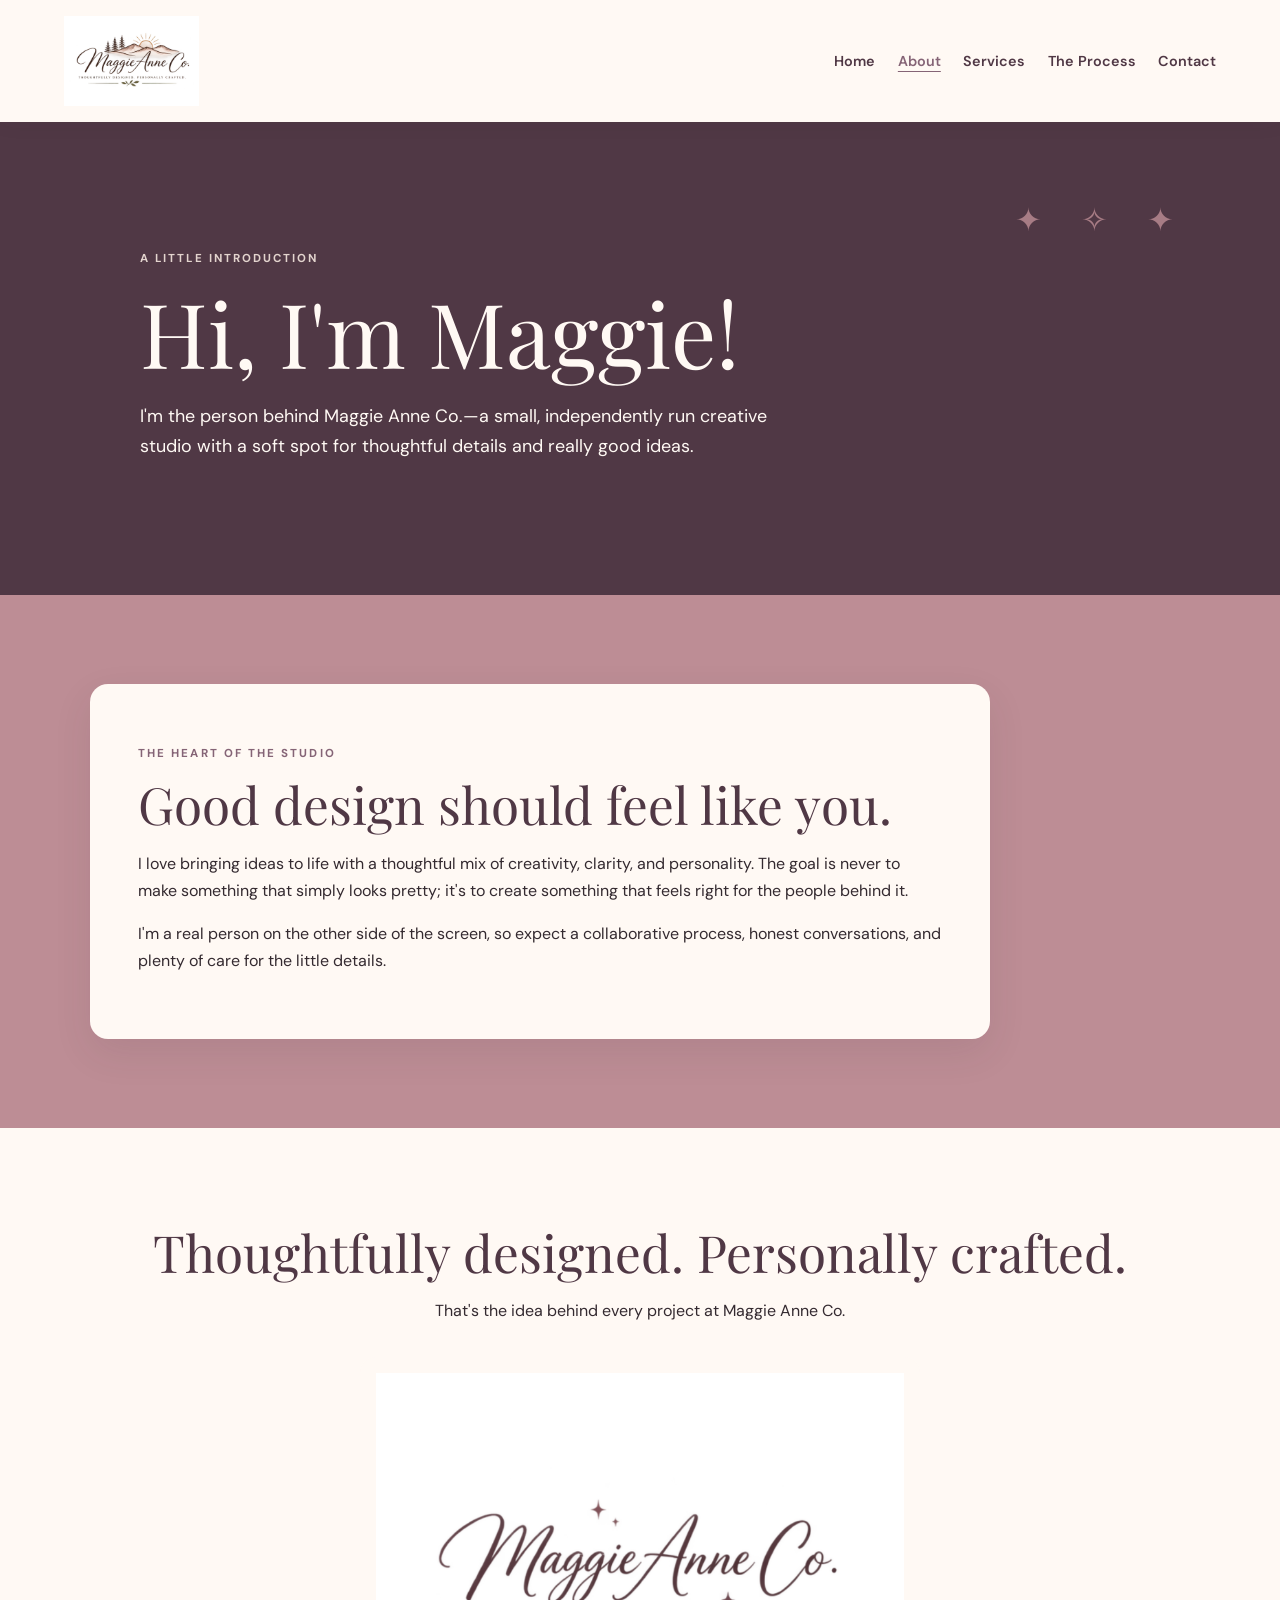
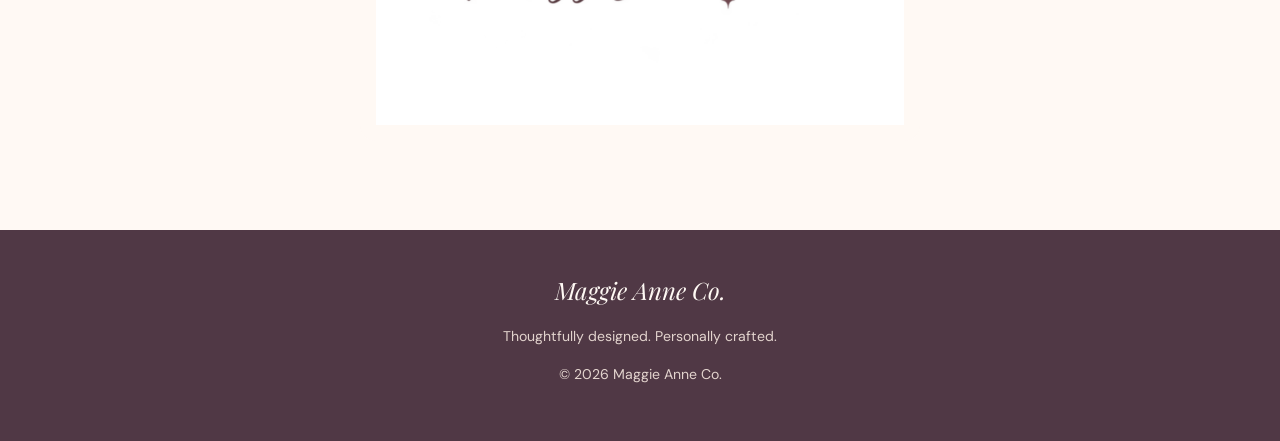
==== about.html @ ea815a03 "Add about page" ====
<!doctype html><html lang="en"><head><meta charset="utf-8"><meta name="viewport" content="width=device-width,initial-scale=1"><meta name="description" content="Meet Maggie, the person behind Maggie Anne Co."><title>About | Maggie Anne Co.</title><link rel="stylesheet" href="style.css"><script src="script.js" defer></script></head><body><header class="site-header"><a class="brand" href="index.html"><img src="assets/brand/Untitled%20design%20-%201.png" alt="Maggie Anne Co."></a><nav class="nav"><a href="index.html">Home</a><a aria-current="page" href="about.html">About</a><a href="services.html">Services</a><a href="process.html">The Process</a><a href="contact.html">Contact</a></nav></header><main><section class="hero"><div class="hero-inner"><p class="eyebrow">A little introduction</p><h1>Hi, I'm Maggie!</h1><p>I'm the person behind Maggie Anne Co.—a small, independently run creative studio with a soft spot for thoughtful details and really good ideas.</p></div></section><section class="section rose"><div class="section-inner"><div class="panel"><p class="eyebrow">The heart of the studio</p><h2>Good design should feel like you.</h2><p>I love bringing ideas to life with a thoughtful mix of creativity, clarity, and personality. The goal is never to make something that simply looks pretty; it's to create something that feels right for the people behind it.</p><p>I'm a real person on the other side of the screen, so expect a collaborative process, honest conversations, and plenty of care for the little details.</p></div></div></section><section class="section center"><div class="section-inner"><h2>Thoughtfully designed. Personally crafted.</h2><p>That's the idea behind every project at Maggie Anne Co.</p><img class="logo-showcase" src="assets/brand/Untitled%20design%20-%208.png" alt="Maggie Anne Co. script wordmark"></div></section></main><footer class="site-footer"><div class="footer-mark">Maggie Anne Co.</div><p>Thoughtfully designed. Personally crafted.</p><p>© <span id="year"></span> Maggie Anne Co.</p></footer></body></html>
---- style.css ----
@import url('https://fonts.googleapis.com/css2?family=DM+Sans:wght@400;500;600;700&family=Playfair+Display:ital,wght@0,400;0,500;1,400;1,500&display=swap');
:root{--plum:#503845;--rose:#BD8D95;--cream:#E3D4CE;--mauve:#856476;--paper:#FFF9F4;--ink:#342A30;--sage:#85816A}
*{box-sizing:border-box}html{scroll-behavior:smooth}body{margin:0;background:var(--paper);color:var(--ink);font:16px/1.7 'DM Sans',Arial,sans-serif}a{color:inherit}img{max-width:100%;height:auto}.site-header{display:flex;align-items:center;justify-content:space-between;gap:1.5rem;padding:1rem clamp(1.2rem,5vw,5rem);background:var(--paper);position:sticky;top:0;z-index:10;box-shadow:0 2px 18px #342a3010}.brand img{display:block;width:min(260px,48vw);max-height:90px;object-fit:contain;object-position:left center}.nav{display:flex;gap:1.4rem;align-items:center;flex-wrap:wrap}.nav a{text-decoration:none;font-size:.9rem;font-weight:600;color:var(--plum)}.nav a:hover,.nav a[aria-current=page]{color:var(--mauve);text-decoration:underline;text-underline-offset:5px}.hero{padding:clamp(4rem,9vw,8rem) clamp(1.3rem,8vw,8rem);background:var(--plum);color:var(--paper);position:relative;overflow:hidden}.hero:after{content:'✦  ✧  ✦';position:absolute;right:7%;top:15%;font-size:2rem;color:var(--rose);letter-spacing:1rem;opacity:.8}.hero-inner{max-width:1000px;margin:auto}.eyebrow{text-transform:uppercase;letter-spacing:.18em;font-size:.72rem;font-weight:700;color:var(--mauve)}.hero .eyebrow{color:var(--cream)}h1,h2,h3{font-family:'Playfair Display',Georgia,serif;font-weight:400;line-height:1.15;color:var(--plum)}h1{font-size:clamp(2.8rem,7vw,6rem);color:var(--paper);max-width:900px;margin:.4rem 0 1rem}h1 em{color:var(--cream);font-weight:400}h2{font-size:clamp(2rem,4vw,3.5rem);margin:.3rem 0 1rem}.hero p:not(.eyebrow){max-width:650px;font-size:1.12rem;color:#FFF9F4}.btn{display:inline-block;padding:.85rem 1.35rem;border-radius:999px;background:var(--rose);color:var(--plum);font-weight:700;text-decoration:none;margin-top:1rem;border:1px solid var(--rose)}.btn:hover{background:var(--cream)}.btn.light{background:var(--paper);border-color:var(--paper)}.section{padding:clamp(3.5rem,7vw,6rem) clamp(1.3rem,7vw,7rem)}.section-inner{max-width:1100px;margin:auto}.section.rose{background:var(--rose)}.section.mauve{background:var(--mauve);color:var(--paper)}.section.mauve h2,.section.plum h2{color:var(--paper)}.section.plum{background:var(--plum);color:var(--paper)}.section.cream{background:var(--cream)}.panel{background:var(--paper);color:var(--ink);padding:clamp(1.5rem,4vw,3rem);border-radius:18px;box-shadow:0 14px 38px #342a3018;max-width:900px}.panel h2,.panel h3{color:var(--plum)}.grid{display:grid;grid-template-columns:repeat(auto-fit,minmax(220px,1fr));gap:1.2rem;margin-top:2rem}.tile{background:var(--paper);color:var(--ink);padding:1.5rem;border-radius:16px;box-shadow:0 8px 28px #342a3012}.tile h3{font-size:1.45rem;margin:.2rem 0 .6rem}.tile p{margin:.3rem 0}.number{font-family:'Playfair Display',Georgia,serif;font-size:2rem;color:var(--rose)}.center{text-align:center}.center .panel{margin-inline:auto}.logo-showcase{max-width:560px;display:block;margin:2rem auto 0;background:var(--paper);padding:1rem;border-radius:16px}.site-footer{background:var(--plum);color:var(--cream);padding:2.5rem 1.3rem;text-align:center;font-size:.88rem}.site-footer a{color:var(--paper)}.footer-mark{font-family:'Playfair Display',Georgia,serif;font-style:italic;font-size:1.5rem;color:var(--paper)}.contact-card{background:var(--paper);padding:2rem;border-radius:18px;max-width:720px}.contact-card a{color:var(--plum);font-weight:700}.small-note{font-size:.9rem;color:#5A4A52}
@media(max-width:720px){.site-header{align-items:flex-start;flex-direction:column}.nav{gap:.75rem 1rem}.brand img{width:220px}.hero:after{right:2%;top:5%;font-size:1.3rem}.hero{padding-top:4.5rem}.section{padding-block:3.5rem}}
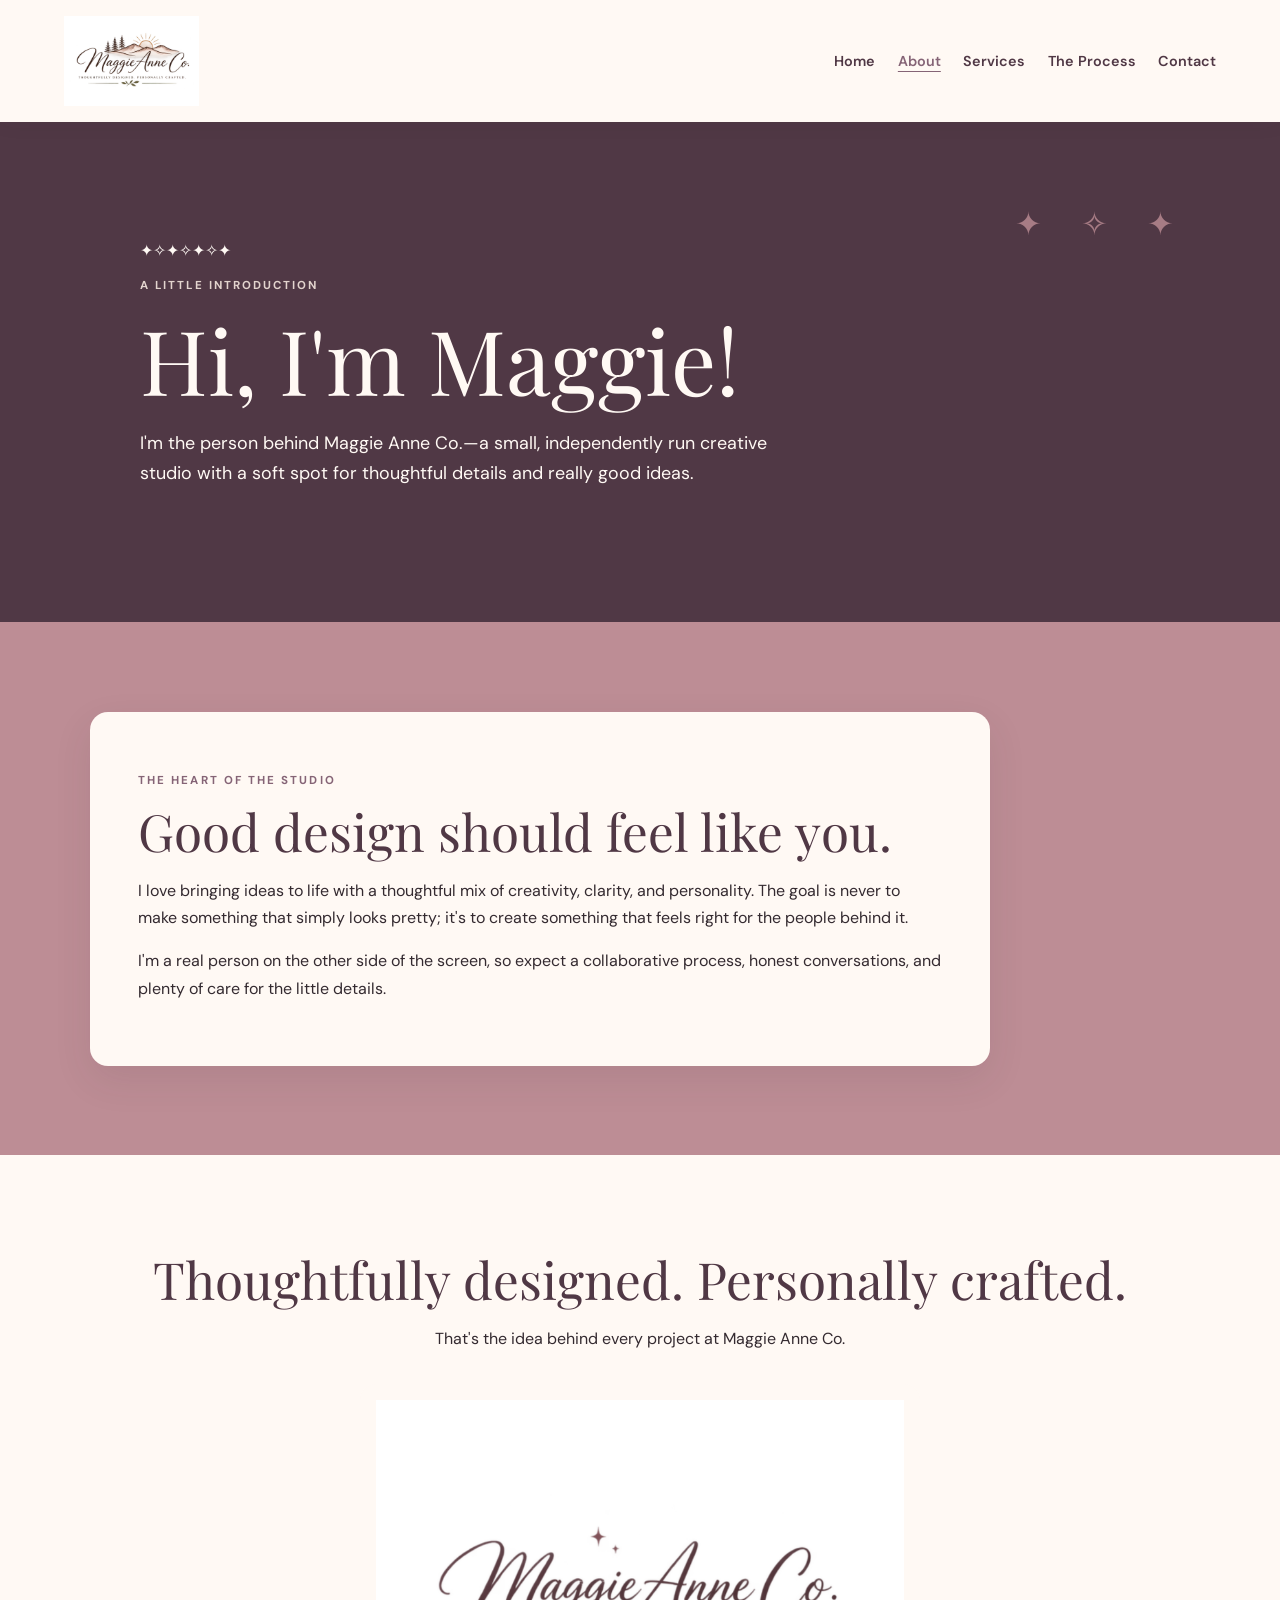
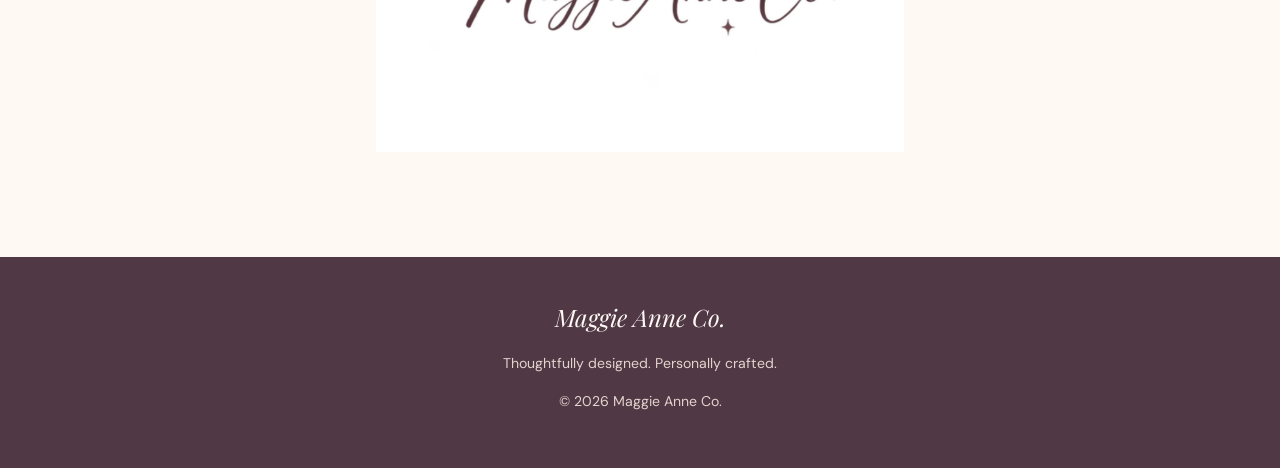
==== commit d5bd8548: "Add animated decorative sparkle accents" ====
--- a/about.html
+++ b/about.html
@@ -1 +1 @@
-<!doctype html><html lang="en"><head><meta charset="utf-8"><meta name="viewport" content="width=device-width,initial-scale=1"><meta name="description" content="Meet Maggie, the person behind Maggie Anne Co."><title>About | Maggie Anne Co.</title><link rel="stylesheet" href="style.css"><script src="script.js" defer></script></head><body><header class="site-header"><a class="brand" href="index.html"><img src="assets/brand/Untitled%20design%20-%201.png" alt="Maggie Anne Co."></a><nav class="nav"><a href="index.html">Home</a><a aria-current="page" href="about.html">About</a><a href="services.html">Services</a><a href="process.html">The Process</a><a href="contact.html">Contact</a></nav></header><main><section class="hero"><div class="hero-inner"><p class="eyebrow">A little introduction</p><h1>Hi, I'm Maggie!</h1><p>I'm the person behind Maggie Anne Co.—a small, independently run creative studio with a soft spot for thoughtful details and really good ideas.</p></div></section><section class="section rose"><div class="section-inner"><div class="panel"><p class="eyebrow">The heart of the studio</p><h2>Good design should feel like you.</h2><p>I love bringing ideas to life with a thoughtful mix of creativity, clarity, and personality. The goal is never to make something that simply looks pretty; it's to create something that feels right for the people behind it.</p><p>I'm a real person on the other side of the screen, so expect a collaborative process, honest conversations, and plenty of care for the little details.</p></div></div></section><section class="section center"><div class="section-inner"><h2>Thoughtfully designed. Personally crafted.</h2><p>That's the idea behind every project at Maggie Anne Co.</p><img class="logo-showcase" src="assets/brand/Untitled%20design%20-%208.png" alt="Maggie Anne Co. script wordmark"></div></section></main><footer class="site-footer"><div class="footer-mark">Maggie Anne Co.</div><p>Thoughtfully designed. Personally crafted.</p><p>© <span id="year"></span> Maggie Anne Co.</p></footer></body></html>+<!doctype html><html lang="en"><head><meta charset="utf-8"><meta name="viewport" content="width=device-width,initial-scale=1"><meta name="description" content="Meet Maggie, the person behind Maggie Anne Co."><title>About | Maggie Anne Co.</title><link rel="stylesheet" href="style.css"><script src="script.js" defer></script></head><body><header class="site-header"><a class="brand" href="index.html"><img src="assets/brand/Untitled%20design%20-%201.png" alt="Maggie Anne Co."></a><nav class="nav"><a href="index.html">Home</a><a aria-current="page" href="about.html">About</a><a href="services.html">Services</a><a href="process.html">The Process</a><a href="contact.html">Contact</a></nav></header><main><section class="hero"><div class="hero-inner"><div class="sparkle-field" aria-hidden="true"><span class="sparkle s1">✦</span><span class="sparkle s2">✧</span><span class="sparkle s3">✦</span><span class="sparkle s4">✧</span><span class="sparkle s5">✦</span><span class="sparkle s6">✧</span><span class="sparkle s7">✦</span></div><p class="eyebrow">A little introduction</p><h1>Hi, I'm Maggie!</h1><p>I'm the person behind Maggie Anne Co.—a small, independently run creative studio with a soft spot for thoughtful details and really good ideas.</p></div></section><section class="section rose"><div class="section-inner"><div class="panel"><p class="eyebrow">The heart of the studio</p><h2>Good design should feel like you.</h2><p>I love bringing ideas to life with a thoughtful mix of creativity, clarity, and personality. The goal is never to make something that simply looks pretty; it's to create something that feels right for the people behind it.</p><p>I'm a real person on the other side of the screen, so expect a collaborative process, honest conversations, and plenty of care for the little details.</p></div></div></section><section class="section center"><div class="section-inner"><h2>Thoughtfully designed. Personally crafted.</h2><p>That's the idea behind every project at Maggie Anne Co.</p><img class="logo-showcase" src="assets/brand/Untitled%20design%20-%208.png" alt="Maggie Anne Co. script wordmark"></div></section></main><footer class="site-footer"><div class="footer-mark">Maggie Anne Co.</div><p>Thoughtfully designed. Personally crafted.</p><p>© <span id="year"></span> Maggie Anne Co.</p></footer></body></html>
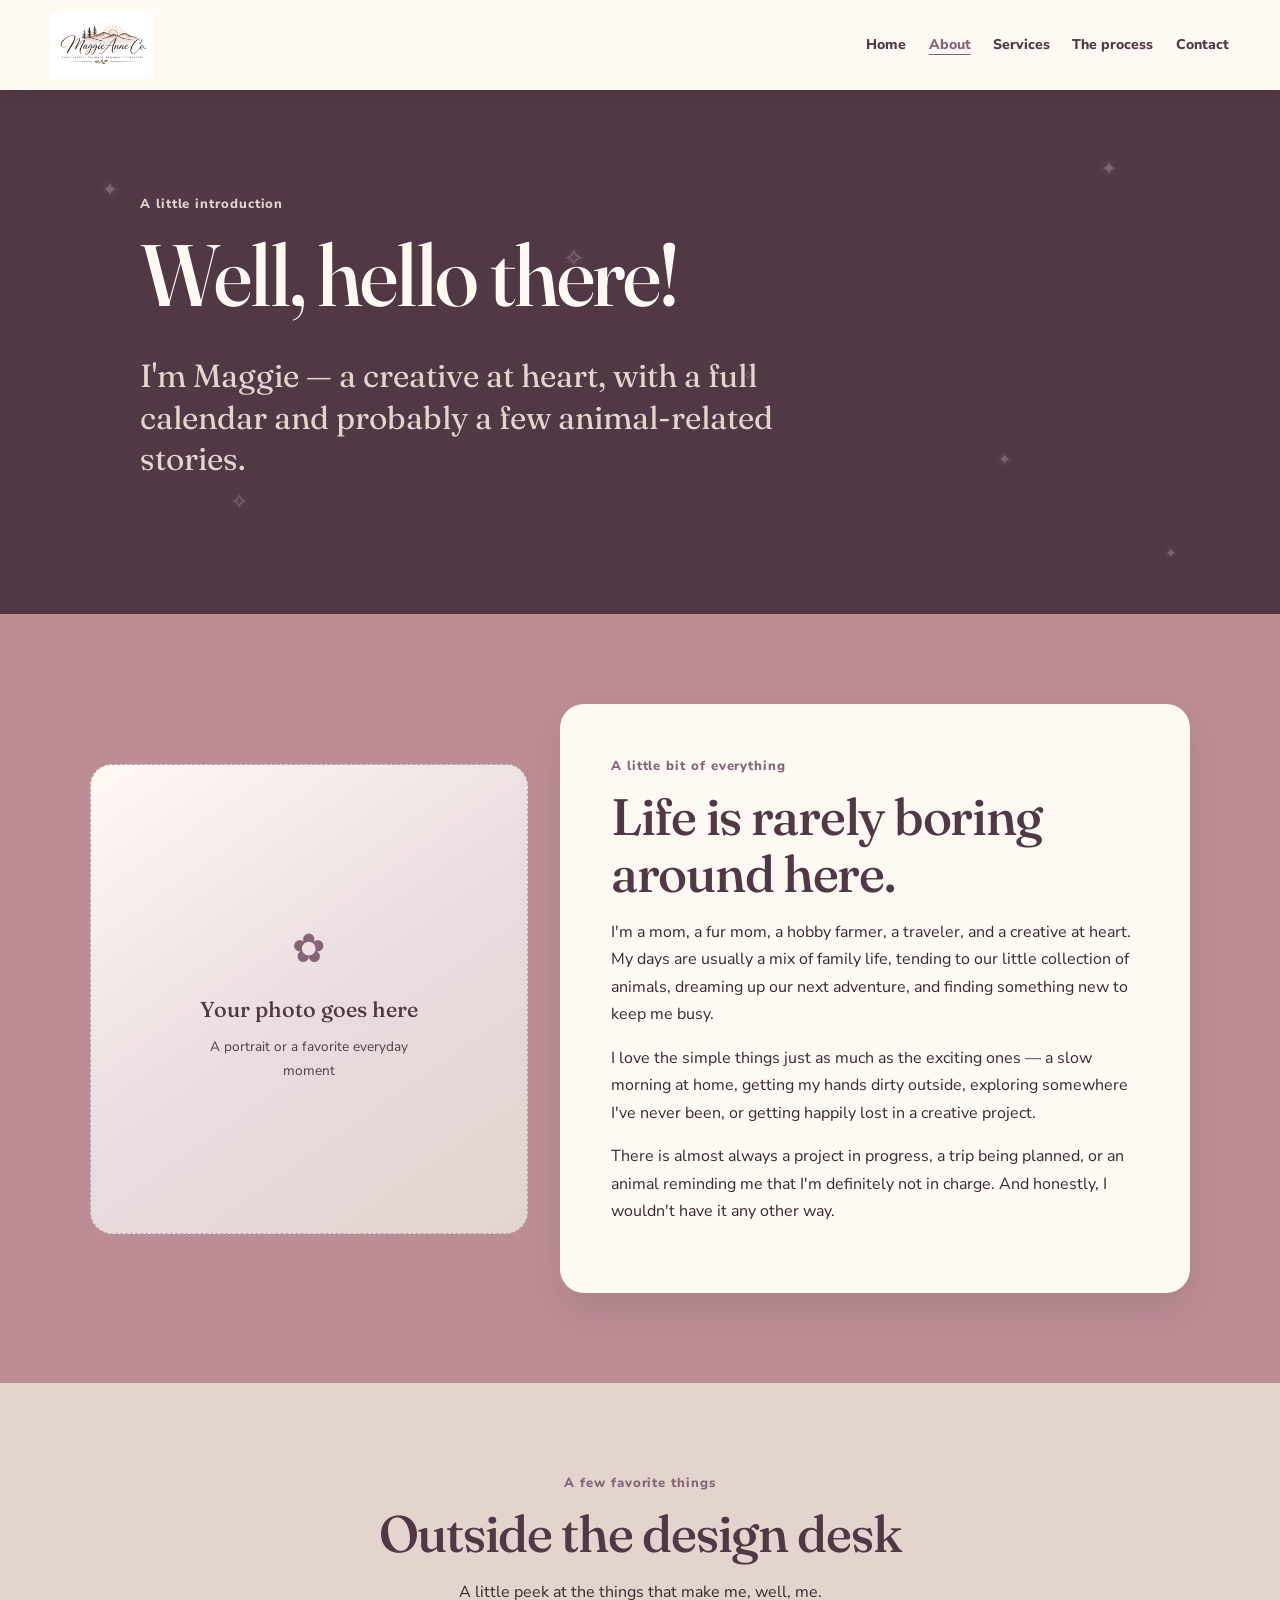
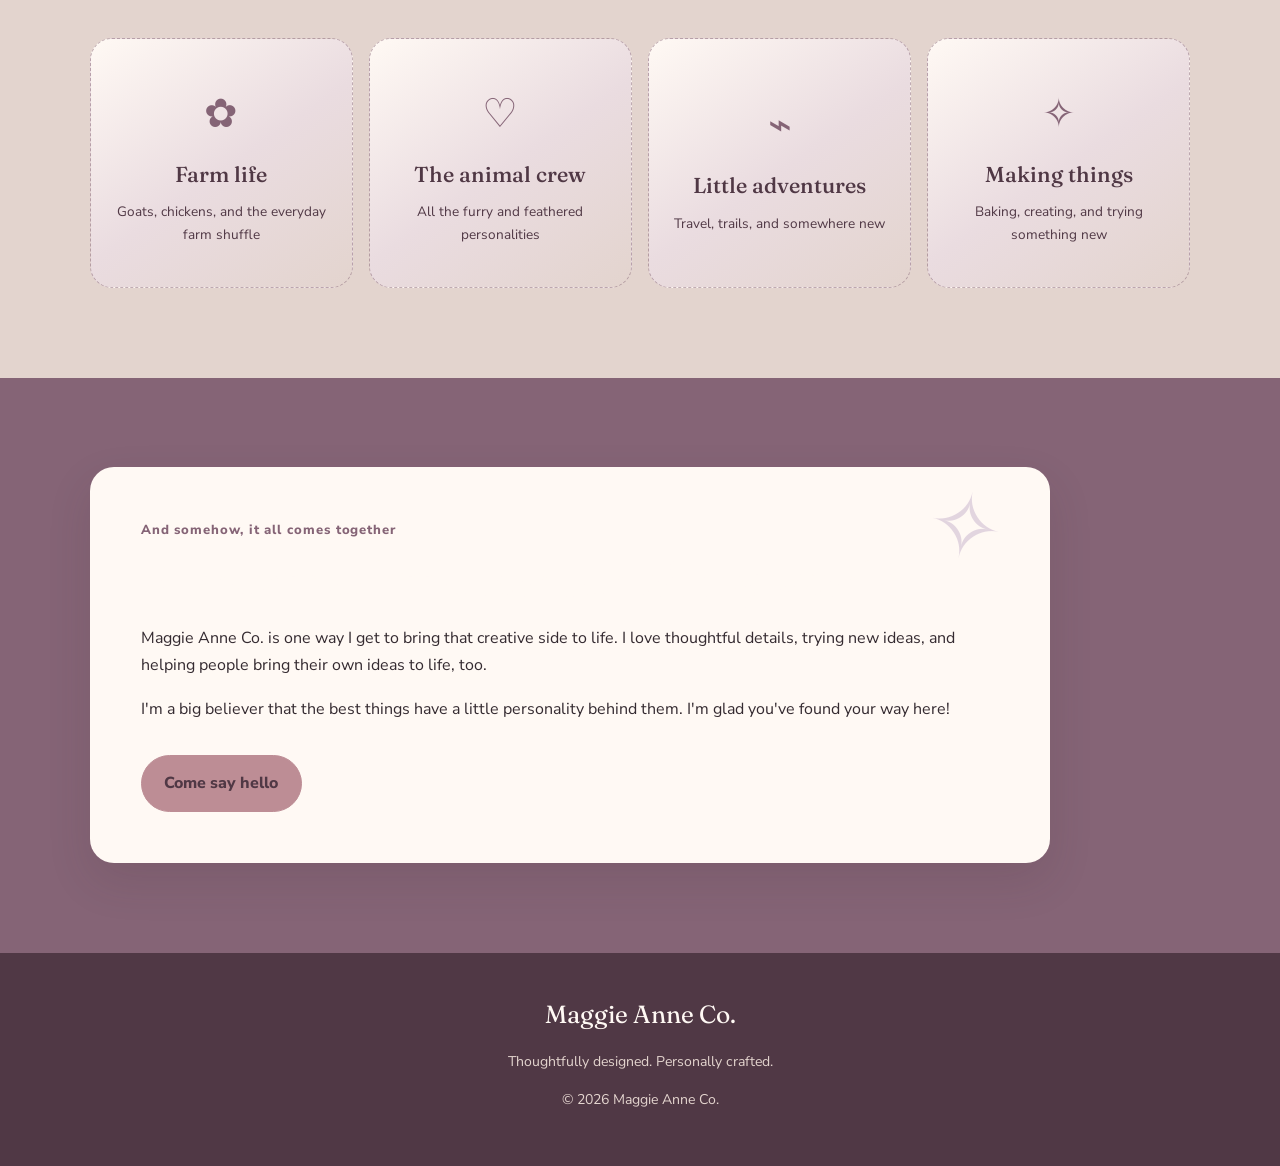
==== commit d4e56555: "Redesign about.html for warmer whimsical brand direction" ====
--- a/about.html
+++ b/about.html
@@ -1 +1,28 @@
-<!doctype html><html lang="en"><head><meta charset="utf-8"><meta name="viewport" content="width=device-width,initial-scale=1"><meta name="description" content="Meet Maggie, the person behind Maggie Anne Co."><title>About | Maggie Anne Co.</title><link rel="stylesheet" href="style.css"><script src="script.js" defer></script></head><body><header class="site-header"><a class="brand" href="index.html"><img src="assets/brand/Untitled%20design%20-%201.png" alt="Maggie Anne Co."></a><nav class="nav"><a href="index.html">Home</a><a aria-current="page" href="about.html">About</a><a href="services.html">Services</a><a href="process.html">The Process</a><a href="contact.html">Contact</a></nav></header><main><section class="hero"><div class="hero-inner"><div class="sparkle-field" aria-hidden="true"><span class="sparkle s1">✦</span><span class="sparkle s2">✧</span><span class="sparkle s3">✦</span><span class="sparkle s4">✧</span><span class="sparkle s5">✦</span><span class="sparkle s6">✧</span><span class="sparkle s7">✦</span></div><p class="eyebrow">A little introduction</p><h1>Hi, I'm Maggie!</h1><p>I'm the person behind Maggie Anne Co.—a small, independently run creative studio with a soft spot for thoughtful details and really good ideas.</p></div></section><section class="section rose"><div class="section-inner"><div class="panel"><p class="eyebrow">The heart of the studio</p><h2>Good design should feel like you.</h2><p>I love bringing ideas to life with a thoughtful mix of creativity, clarity, and personality. The goal is never to make something that simply looks pretty; it's to create something that feels right for the people behind it.</p><p>I'm a real person on the other side of the screen, so expect a collaborative process, honest conversations, and plenty of care for the little details.</p></div></div></section><section class="section center"><div class="section-inner"><h2>Thoughtfully designed. Personally crafted.</h2><p>That's the idea behind every project at Maggie Anne Co.</p><img class="logo-showcase" src="assets/brand/Untitled%20design%20-%208.png" alt="Maggie Anne Co. script wordmark"></div></section></main><footer class="site-footer"><div class="footer-mark">Maggie Anne Co.</div><p>Thoughtfully designed. Personally crafted.</p><p>© <span id="year"></span> Maggie Anne Co.</p></footer></body></html>+<!doctype html>
+<html lang="en">
+<head>
+  <meta charset="utf-8"><meta name="viewport" content="width=device-width, initial-scale=1">
+  <meta name="description" content="A little about Maggie, the person behind Maggie Anne Co.">
+  <title>About | Maggie Anne Co.</title><link rel="stylesheet" href="style.css"><script src="script.js" defer></script>
+</head>
+<body>
+<header class="site-header"><a class="brand" href="index.html" aria-label="Maggie Anne Co. home"><img src="assets/brand/Untitled%20design%20-%201.png" alt="Maggie Anne Co."></a><nav class="nav" aria-label="Main navigation"><a href="index.html">Home</a><a href="about.html" aria-current="page">About</a><a href="services.html">Services</a><a href="process.html">The process</a><a href="contact.html">Contact</a></nav></header>
+<main>
+<section class="hero"><div class="sparkle-field" aria-hidden="true"><span class="sparkle s1">✦</span><span class="sparkle s2">✧</span><span class="sparkle s3">✦</span><span class="sparkle s4">✧</span><span class="sparkle s5">✦</span><span class="sparkle s6">✧</span><span class="sparkle s7">✦</span></div><div class="hero-inner"><p class="eyebrow">A little introduction</p><h1>Well, hello there!</h1><p class="hero-lede">I'm Maggie — a creative at heart, with a full calendar and probably a few animal-related stories.</p></div></section>
+<section class="section rose"><div class="section-inner about-intro">
+  <div class="photo-placeholder photo-main"><span class="placeholder-icon" aria-hidden="true">✿</span><strong>Your photo goes here</strong><small>A portrait or a favorite everyday moment</small></div>
+  <div class="panel"><p class="eyebrow">A little bit of everything</p><h2>Life is rarely boring around here.</h2>
+  <p>I'm a mom, a fur mom, a hobby farmer, a traveler, and a creative at heart. My days are usually a mix of family life, tending to our little collection of animals, dreaming up our next adventure, and finding something new to keep me busy.</p>
+  <p>I love the simple things just as much as the exciting ones — a slow morning at home, getting my hands dirty outside, exploring somewhere I've never been, or getting happily lost in a creative project.</p>
+  <p>There is almost always a project in progress, a trip being planned, or an animal reminding me that I'm definitely not in charge. And honestly, I wouldn't have it any other way.</p></div>
+</div></section>
+<section class="section cream"><div class="section-inner"><div class="section-heading"><p class="eyebrow">A few favorite things</p><h2>Outside the design desk</h2><p>A little peek at the things that make me, well, me.</p></div>
+<div class="photo-grid">
+  <div class="photo-placeholder"><span class="placeholder-icon">✿</span><strong>Farm life</strong><small>Goats, chickens, and the everyday farm shuffle</small></div>
+  <div class="photo-placeholder"><span class="placeholder-icon">♡</span><strong>The animal crew</strong><small>All the furry and feathered personalities</small></div>
+  <div class="photo-placeholder"><span class="placeholder-icon">⌁</span><strong>Little adventures</strong><small>Travel, trails, and somewhere new</small></div>
+  <div class="photo-placeholder"><span class="placeholder-icon">✧</span><strong>Making things</strong><small>Baking, creating, and trying something new</small></div>
+</div></div></section>
+<section class="section mauve"><div class="section-inner"><div class="panel panel-feature"><p class="eyebrow">And somehow, it all comes together</p><h2>A creative little corner of my world.</h2><p>Maggie Anne Co. is one way I get to bring that creative side to life. I love thoughtful details, trying new ideas, and helping people bring their own ideas to life, too.</p><p>I'm a big believer that the best things have a little personality behind them. I'm glad you've found your way here!</p><a class="btn" href="contact.html">Come say hello</a></div></div></section>
+</main><footer class="site-footer"><div class="footer-mark">Maggie Anne Co.</div><p>Thoughtfully designed. Personally crafted.</p><p>© <span id="year"></span> Maggie Anne Co.</p></footer>
+</body></html>
--- a/style.css
+++ b/style.css
@@ -1,4 +1,106 @@
-@import url('https://fonts.googleapis.com/css2?family=DM+Sans:wght@400;500;600;700&family=Playfair+Display:ital,wght@0,400;0,500;1,400;1,500&display=swap');
-:root{--plum:#503845;--rose:#BD8D95;--cream:#E3D4CE;--mauve:#856476;--paper:#FFF9F4;--ink:#342A30;--sage:#85816A}
-*{box-sizing:border-box}html{scroll-behavior:smooth}body{margin:0;background:var(--paper);color:var(--ink);font:16px/1.7 'DM Sans',Arial,sans-serif}a{color:inherit}img{max-width:100%;height:auto}.site-header{display:flex;align-items:center;justify-content:space-between;gap:1.5rem;padding:1rem clamp(1.2rem,5vw,5rem);background:var(--paper);position:sticky;top:0;z-index:10;box-shadow:0 2px 18px #342a3010}.brand img{display:block;width:min(260px,48vw);max-height:90px;object-fit:contain;object-position:left center}.nav{display:flex;gap:1.4rem;align-items:center;flex-wrap:wrap}.nav a{text-decoration:none;font-size:.9rem;font-weight:600;color:var(--plum)}.nav a:hover,.nav a[aria-current=page]{color:var(--mauve);text-decoration:underline;text-underline-offset:5px}.hero{padding:clamp(4rem,9vw,8rem) clamp(1.3rem,8vw,8rem);background:var(--plum);color:var(--paper);position:relative;overflow:hidden}.hero:after{content:'✦  ✧  ✦';position:absolute;right:7%;top:15%;font-size:2rem;color:var(--rose);letter-spacing:1rem;opacity:.8}.hero-inner{max-width:1000px;margin:auto}.eyebrow{text-transform:uppercase;letter-spacing:.18em;font-size:.72rem;font-weight:700;color:var(--mauve)}.hero .eyebrow{color:var(--cream)}h1,h2,h3{font-family:'Playfair Display',Georgia,serif;font-weight:400;line-height:1.15;color:var(--plum)}h1{font-size:clamp(2.8rem,7vw,6rem);color:var(--paper);max-width:900px;margin:.4rem 0 1rem}h1 em{color:var(--cream);font-weight:400}h2{font-size:clamp(2rem,4vw,3.5rem);margin:.3rem 0 1rem}.hero p:not(.eyebrow){max-width:650px;font-size:1.12rem;color:#FFF9F4}.btn{display:inline-block;padding:.85rem 1.35rem;border-radius:999px;background:var(--rose);color:var(--plum);font-weight:700;text-decoration:none;margin-top:1rem;border:1px solid var(--rose)}.btn:hover{background:var(--cream)}.btn.light{background:var(--paper);border-color:var(--paper)}.section{padding:clamp(3.5rem,7vw,6rem) clamp(1.3rem,7vw,7rem)}.section-inner{max-width:1100px;margin:auto}.section.rose{background:var(--rose)}.section.mauve{background:var(--mauve);color:var(--paper)}.section.mauve h2,.section.plum h2{color:var(--paper)}.section.plum{background:var(--plum);color:var(--paper)}.section.cream{background:var(--cream)}.panel{background:var(--paper);color:var(--ink);padding:clamp(1.5rem,4vw,3rem);border-radius:18px;box-shadow:0 14px 38px #342a3018;max-width:900px}.panel h2,.panel h3{color:var(--plum)}.grid{display:grid;grid-template-columns:repeat(auto-fit,minmax(220px,1fr));gap:1.2rem;margin-top:2rem}.tile{background:var(--paper);color:var(--ink);padding:1.5rem;border-radius:16px;box-shadow:0 8px 28px #342a3012}.tile h3{font-size:1.45rem;margin:.2rem 0 .6rem}.tile p{margin:.3rem 0}.number{font-family:'Playfair Display',Georgia,serif;font-size:2rem;color:var(--rose)}.center{text-align:center}.center .panel{margin-inline:auto}.logo-showcase{max-width:560px;display:block;margin:2rem auto 0;background:var(--paper);padding:1rem;border-radius:16px}.site-footer{background:var(--plum);color:var(--cream);padding:2.5rem 1.3rem;text-align:center;font-size:.88rem}.site-footer a{color:var(--paper)}.footer-mark{font-family:'Playfair Display',Georgia,serif;font-style:italic;font-size:1.5rem;color:var(--paper)}.contact-card{background:var(--paper);padding:2rem;border-radius:18px;max-width:720px}.contact-card a{color:var(--plum);font-weight:700}.small-note{font-size:.9rem;color:#5A4A52}
-@media(max-width:720px){.site-header{align-items:flex-start;flex-direction:column}.nav{gap:.75rem 1rem}.brand img{width:220px}.hero:after{right:2%;top:5%;font-size:1.3rem}.hero{padding-top:4.5rem}.section{padding-block:3.5rem}}
+@import url('https://fonts.googleapis.com/css2?family=Fraunces:opsz,wght,SOFT,WONK@9..144,400,20,1;9..144,500,20,1;9..144,600,20,1&family=Nunito+Sans:wght@400;500;600;700;800&display=swap');
+:root{--plum:#503845;--rose:#BD8D95;--cream:#E3D4CE;--mauve:#856476;--paper:#FFF9F4;--ink:#342A30;--sage:#85816A;--butter:#E8C98C;--lilac:#D9C9D9}
+*{box-sizing:border-box}
+html{scroll-behavior:smooth}
+body{margin:0;background:var(--paper);color:var(--ink);font:16px/1.72 'Nunito Sans',Arial,sans-serif}
+a{color:inherit}
+img{max-width:100%;height:auto}
+.site-header{display:flex;align-items:center;justify-content:space-between;gap:1.5rem;padding:.7rem clamp(1rem,4vw,4rem);background:var(--paper);position:sticky;top:0;z-index:10;box-shadow:0 2px 18px #342a3010}
+.brand{display:block;flex:0 1 auto;min-width:0}
+.brand img{display:block;width:min(205px,34vw);max-height:68px;object-fit:contain;object-position:left center}
+.nav{display:flex;gap:clamp(.65rem,1.8vw,1.4rem);align-items:center;flex-wrap:wrap}
+.nav a{text-decoration:none;font-size:.88rem;font-weight:800;color:var(--plum);white-space:nowrap}
+.nav a:hover,.nav a[aria-current=page]{color:var(--mauve);text-decoration:underline;text-underline-offset:5px}
+.hero{padding:clamp(4rem,8vw,7.5rem) clamp(1.3rem,8vw,8rem);background:var(--plum);color:var(--paper);position:relative;overflow:hidden;isolation:isolate}
+.hero-inner{max-width:1000px;margin:auto;position:relative;z-index:1}
+.eyebrow{text-transform:none;letter-spacing:.07em;font-size:.82rem;font-weight:800;color:var(--mauve);margin:0 0 .65rem}
+.hero .eyebrow{color:var(--cream)}
+h1,h2,h3{font-family:'Fraunces',Georgia,serif;font-weight:500;line-height:1.12;letter-spacing:-.025em;color:var(--plum);margin-top:.2rem}
+h1{font-size:clamp(2.65rem,6.8vw,5.6rem);color:var(--paper);max-width:900px;margin:.35rem 0 1rem}
+h1 em{color:var(--cream);font-weight:500}
+h2{font-size:clamp(2rem,4vw,3.25rem);margin:.25rem 0 1rem}
+h3{font-size:1.45rem;margin:.25rem 0 .55rem}
+.hero p:not(.eyebrow){max-width:690px;color:var(--paper);font-size:1.08rem}
+.hero .hero-lede{font-family:'Fraunces',Georgia,serif;font-size:clamp(1.35rem,2.6vw,2rem)!important;line-height:1.3;color:var(--cream)!important;max-width:760px}
+.hero-aside{color:#F0DCE0!important;font-weight:700}
+.btn{display:inline-block;padding:.85rem 1.4rem;border-radius:999px;background:var(--rose);color:var(--plum);font-weight:800;text-decoration:none;margin-top:1rem;border:1px solid var(--rose);transition:transform .2s ease,background .2s ease}
+.btn:hover{background:var(--cream);transform:translateY(-2px)}
+.section{padding:clamp(3.5rem,7vw,6rem) clamp(1.3rem,7vw,7rem)}
+.section-inner{max-width:1120px;margin:auto}
+.section.rose{background:var(--rose)}
+.section.mauve{background:var(--mauve);color:var(--paper)}
+.section.mauve h2,.section.mauve h3,.section.plum h2{color:var(--paper)}
+.section.plum{background:var(--plum);color:var(--paper)}
+.section.cream{background:var(--cream)}
+.panel{background:var(--paper);color:var(--ink);padding:clamp(1.5rem,4vw,3.2rem);border-radius:24px;box-shadow:0 18px 44px #342a3020;max-width:960px}
+.panel h2,.panel h3{color:var(--plum)}
+.panel-feature{position:relative;overflow:hidden}
+.panel-feature:after{content:'✧';position:absolute;right:clamp(1rem,4vw,3rem);top:1rem;font-size:clamp(3rem,7vw,6rem);line-height:1;color:var(--lilac);opacity:.75;transform:rotate(12deg)}
+.panel-feature>*{position:relative;z-index:1}
+.text-link{display:inline-flex;gap:.5rem;align-items:center;color:var(--plum);font-weight:800;text-decoration:none;border-bottom:2px solid var(--rose);padding-bottom:.2rem}
+.text-link span{transition:transform .2s}.text-link:hover span{transform:translateX(4px)}
+.grid{display:grid;grid-template-columns:repeat(auto-fit,minmax(220px,1fr));gap:1.2rem;margin-top:2rem}
+.tile{background:var(--paper);color:var(--ink);padding:1.5rem;border-radius:18px;box-shadow:0 8px 28px #342a3012}
+.number{font-family:'Fraunces',Georgia,serif;font-size:2.5rem;color:var(--mauve);line-height:1}
+.center{text-align:center}
+.site-footer{background:var(--plum);color:var(--cream);padding:2.5rem 1.3rem;text-align:center;font-size:.88rem}
+.footer-mark{font-family:'Fraunces',Georgia,serif;font-size:1.55rem;color:var(--paper)}
+.small-note{font-size:.9rem;color:#5A4A52;margin-top:1.5rem}
+.sparkle-field{position:absolute;inset:0;pointer-events:none;overflow:hidden;z-index:0}
+.sparkle{position:absolute;display:block;color:var(--cream);text-shadow:0 0 7px #fff8,0 0 18px #BD8D95aa;opacity:.3;animation:twinkle 4.2s ease-in-out infinite}
+.sparkle.s1{top:16%;left:8%;font-size:1.2rem;animation-delay:.2s}.sparkle.s2{top:28%;left:44%;font-size:1.6rem;animation-delay:1.1s}.sparkle.s3{top:68%;left:78%;font-size:1rem;animation-delay:1.8s}.sparkle.s4{top:75%;left:18%;font-size:1.4rem;animation-delay:.7s}.sparkle.s5{top:12%;left:86%;font-size:1.2rem;animation-delay:2.2s}.sparkle.s6{top:52%;left:58%;font-size:.9rem;animation-delay:1.4s}.sparkle.s7{top:86%;left:91%;font-size:.9rem;animation-delay:2.7s}
+@keyframes twinkle{0%,100%{opacity:.12;transform:scale(.75) rotate(0)}45%{opacity:.8;transform:scale(1.2) rotate(22deg);filter:brightness(1.35)}65%{opacity:.35;transform:scale(.92) rotate(40deg)}}
+.intro-strip{background:var(--paper)}
+.split-layout{display:grid;grid-template-columns:.8fr 1.2fr;gap:3rem;align-items:center}
+.split-layout p{max-width:650px}
+.about-intro{display:grid;grid-template-columns:.82fr 1.18fr;gap:2rem;align-items:center}
+.photo-placeholder{min-height:230px;border:1.5px dashed #85647680;border-radius:22px;background:linear-gradient(145deg,#fff9f4 0%,#eadce0 52%,#e3d4ce 100%);display:flex;flex-direction:column;align-items:center;justify-content:center;text-align:center;padding:1.5rem;color:var(--plum);gap:.45rem}
+.photo-placeholder strong{font-family:'Fraunces',Georgia,serif;font-size:1.35rem;font-weight:500}
+.photo-placeholder small{font-size:.85rem;max-width:230px}
+.photo-main{min-height:470px}
+.placeholder-icon{font-size:2.5rem;color:var(--mauve)}
+.section-heading{max-width:720px;margin:0 auto 2rem;text-align:center}
+.photo-grid{display:grid;grid-template-columns:repeat(4,1fr);gap:1rem}
+.photo-grid .photo-placeholder{min-height:250px}
+.service-heading{display:grid;grid-template-columns:auto 1fr;gap:1.5rem;align-items:start;margin-bottom:2rem}
+.service-heading>div{max-width:800px}
+.section-number{font-family:'Fraunces',Georgia,serif;font-size:clamp(3rem,7vw,5.5rem);line-height:.95;color:var(--plum);background:var(--cream);border-radius:50% 46% 52% 44%;width:clamp(4.5rem,9vw,7rem);height:clamp(4.5rem,9vw,7rem);display:grid;place-items:center;transform:rotate(-7deg)}
+.service-heading-light .section-number{background:var(--cream);color:var(--plum)}
+.service-feature-grid{display:grid;grid-template-columns:repeat(3,1fr);gap:1rem}
+.service-card,.detail-card{background:var(--paper);border-radius:22px;padding:1.5rem;box-shadow:0 12px 30px #342a3015;position:relative;overflow:hidden}
+.service-card:nth-child(2){transform:translateY(1rem)}
+.service-card h3,.detail-card h3{color:var(--plum)}
+.card-doodle{font-size:2rem;color:var(--rose);display:block;margin-bottom:.5rem}
+.founding-offer{margin:3.5rem 0 2rem;background:var(--plum);color:var(--paper);border-radius:28px;padding:clamp(1.5rem,4vw,3rem);display:grid;grid-template-columns:145px 1fr;gap:2rem;align-items:center;position:relative;overflow:hidden;box-shadow:0 18px 38px #50384530}
+.founding-offer:after{content:'✦';position:absolute;right:2rem;top:-1.3rem;font-size:9rem;color:#ffffff12;transform:rotate(12deg)}
+.founding-offer h2{color:var(--paper);margin:.1rem 0}
+.founding-offer .eyebrow{color:var(--cream)}
+.offer-stamp{width:130px;height:130px;border-radius:50%;background:var(--butter);color:var(--plum);display:grid;place-content:center;text-align:center;font-family:'Fraunces',Georgia,serif;font-size:1.15rem;line-height:1.05;transform:rotate(-9deg);box-shadow:0 5px 0 #bd8d95}
+.offer-price{font-family:'Fraunces',Georgia,serif;font-size:3rem;line-height:1;margin:.3rem 0;color:var(--cream)}
+.offer-footnote{font-size:.88rem;color:var(--cream);font-style:italic}
+.details-grid{display:grid;grid-template-columns:repeat(2,1fr);gap:1rem}
+.detail-card{border:1px solid #85647630}
+.detail-card .eyebrow{color:var(--mauve)}
+.service-heading-light .eyebrow{color:var(--cream)}
+.creative-grid{display:grid;grid-template-columns:repeat(3,1fr);gap:1rem;margin-top:2rem}
+.creative-card{background:var(--paper);color:var(--ink);border-radius:22px;padding:1.4rem;min-height:190px;box-shadow:0 12px 30px #342a3020;transition:transform .2s ease}
+.creative-card:hover{transform:translateY(-5px)}
+.creative-card>span{font-size:1.8rem;color:var(--rose)}
+.creative-card h3{color:var(--plum);font-size:1.25rem}
+.service-note{margin-top:1.5rem;color:var(--paper);font-weight:700}
+.process-grid{display:grid;grid-template-columns:repeat(2,1fr);gap:1.2rem;margin-top:2rem}
+.process-card{background:var(--paper);border-radius:24px;padding:1.6rem;box-shadow:0 12px 30px #342a3018;border:1px solid #85647620;position:relative;overflow:hidden;transition:transform .2s,box-shadow .2s}
+.process-card:hover{transform:translateY(-4px);box-shadow:0 18px 36px #342a3025}
+.process-top{display:flex;justify-content:space-between;align-items:center;margin-bottom:1.2rem}
+.process-card .number{font-size:3rem;color:var(--mauve)}
+.process-icon{width:3.5rem;height:3.5rem;display:grid;place-items:center;border-radius:50%;background:var(--cream);color:var(--plum);font-size:1.6rem}
+.process-card:nth-child(2) .process-icon{background:#E9D9DC}
+.process-card:nth-child(3) .process-icon{background:#E6DCE8}
+.process-card:nth-child(4) .process-icon{background:#F0E2C9}
+.process-card .eyebrow{color:var(--mauve)}
+.step-note{display:block;border-top:1px solid #85647630;margin-top:1.2rem;padding-top:.9rem;color:var(--mauve);font-weight:800;font-size:.9rem}
+.contact-card{background:var(--paper);padding:2rem;border-radius:18px;max-width:720px}
+.contact-card a{color:var(--plum);font-weight:700}
+@media(max-width:800px){.site-header{align-items:center;gap:.5rem}.brand img{width:150px;max-height:54px}.nav{justify-content:flex-end;gap:.45rem .8rem}.nav a{font-size:.78rem}.photo-grid{grid-template-columns:repeat(2,1fr)}.service-feature-grid{grid-template-columns:1fr}.service-card:nth-child(2){transform:none}.creative-grid{grid-template-columns:repeat(2,1fr)}}
+@media(max-width:560px){.site-header{position:relative;flex-direction:column;align-items:center;padding:.65rem 1rem}.brand img{width:180px;max-height:56px;object-position:center}.nav{justify-content:center;gap:.55rem .9rem}.nav a{font-size:.78rem}.hero{padding:4rem 1.35rem}.hero:after{display:none}.section{padding-block:3.25rem}.split-layout,.about-intro{grid-template-columns:1fr;gap:1.4rem}.photo-main{min-height:300px}.photo-grid{grid-template-columns:repeat(2,1fr)}.photo-grid .photo-placeholder{min-height:190px}.service-heading{grid-template-columns:1fr;gap:1rem}.section-number{width:4rem;height:4rem;font-size:2.8rem}.founding-offer{grid-template-columns:1fr;gap:1.2rem}.offer-stamp{width:100px;height:100px;font-size:1rem}.details-grid,.process-grid,.creative-grid{grid-template-columns:1fr}.panel-feature:after{font-size:3.5rem;right:1rem;top:.6rem}}
+@media(prefers-reduced-motion:reduce){.sparkle{animation:none;opacity:.45}html{scroll-behavior:auto}.btn,.creative-card,.process-card{transition:none}}
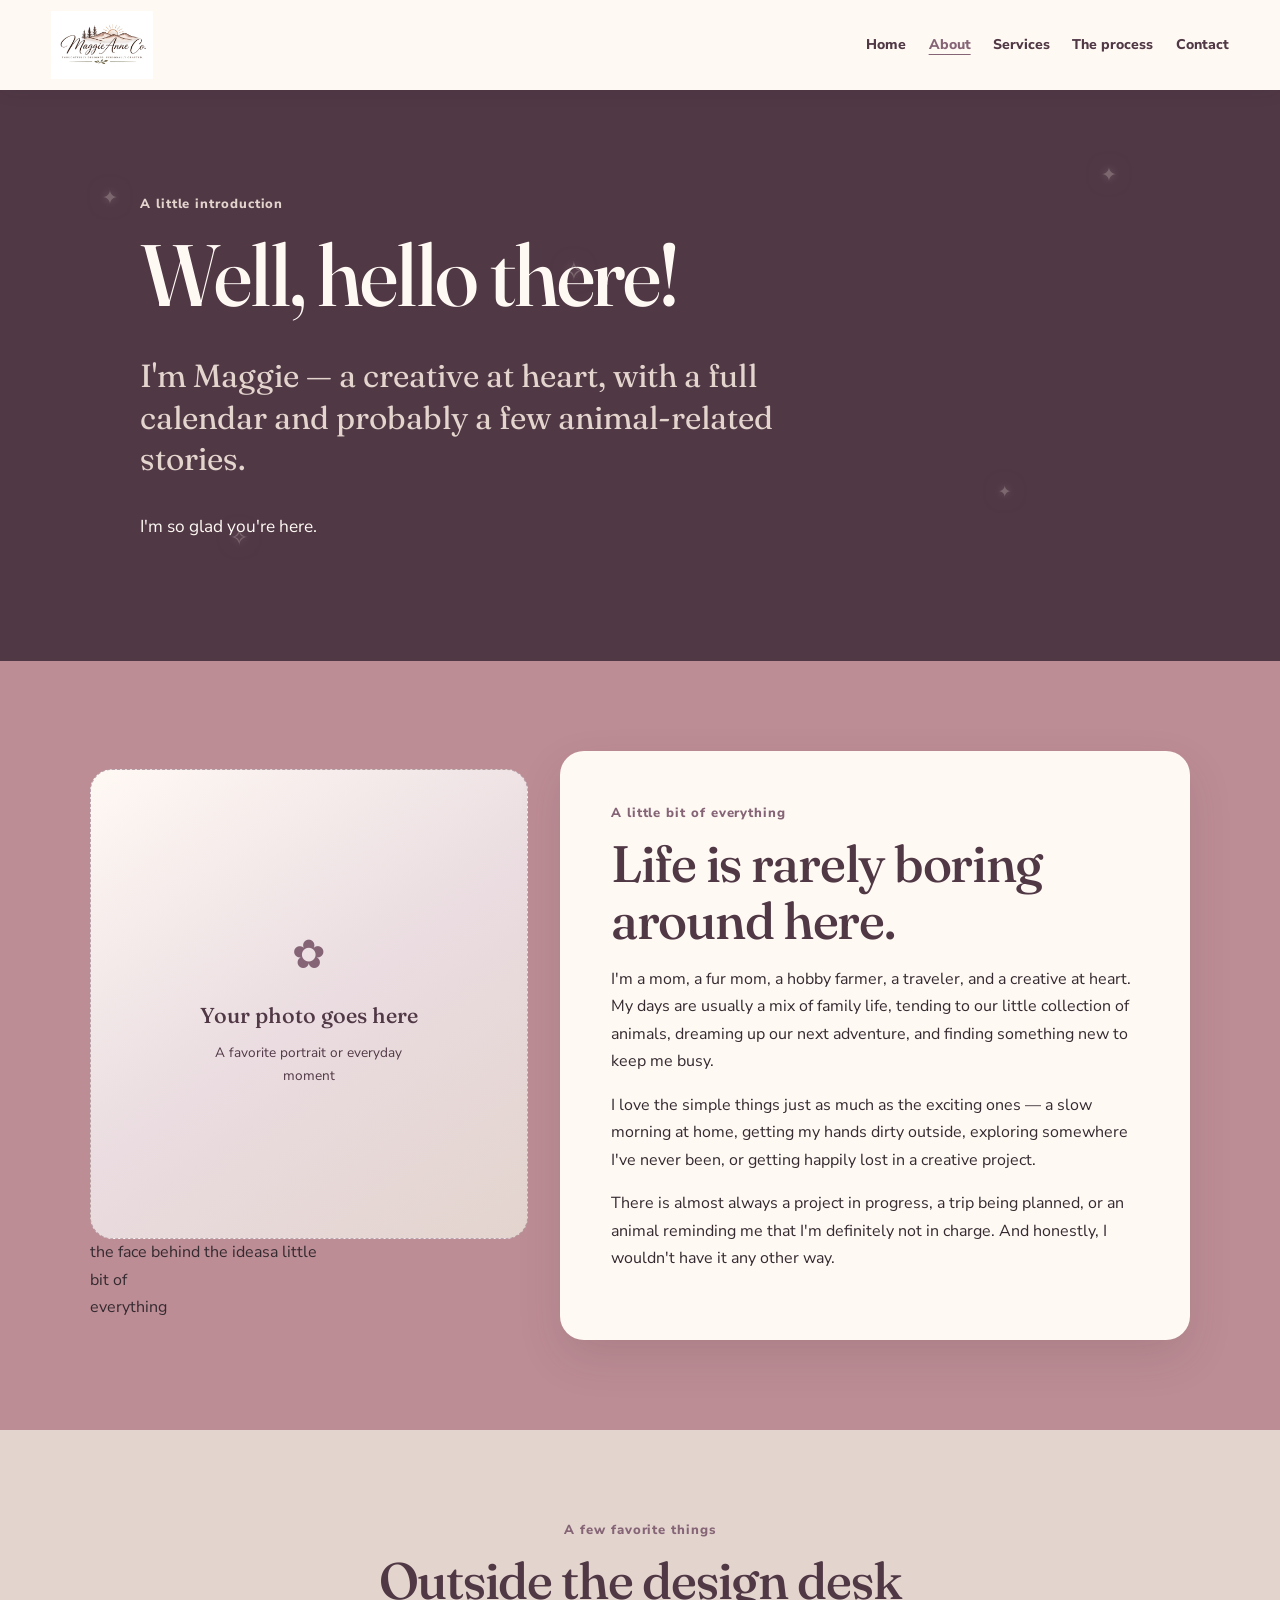
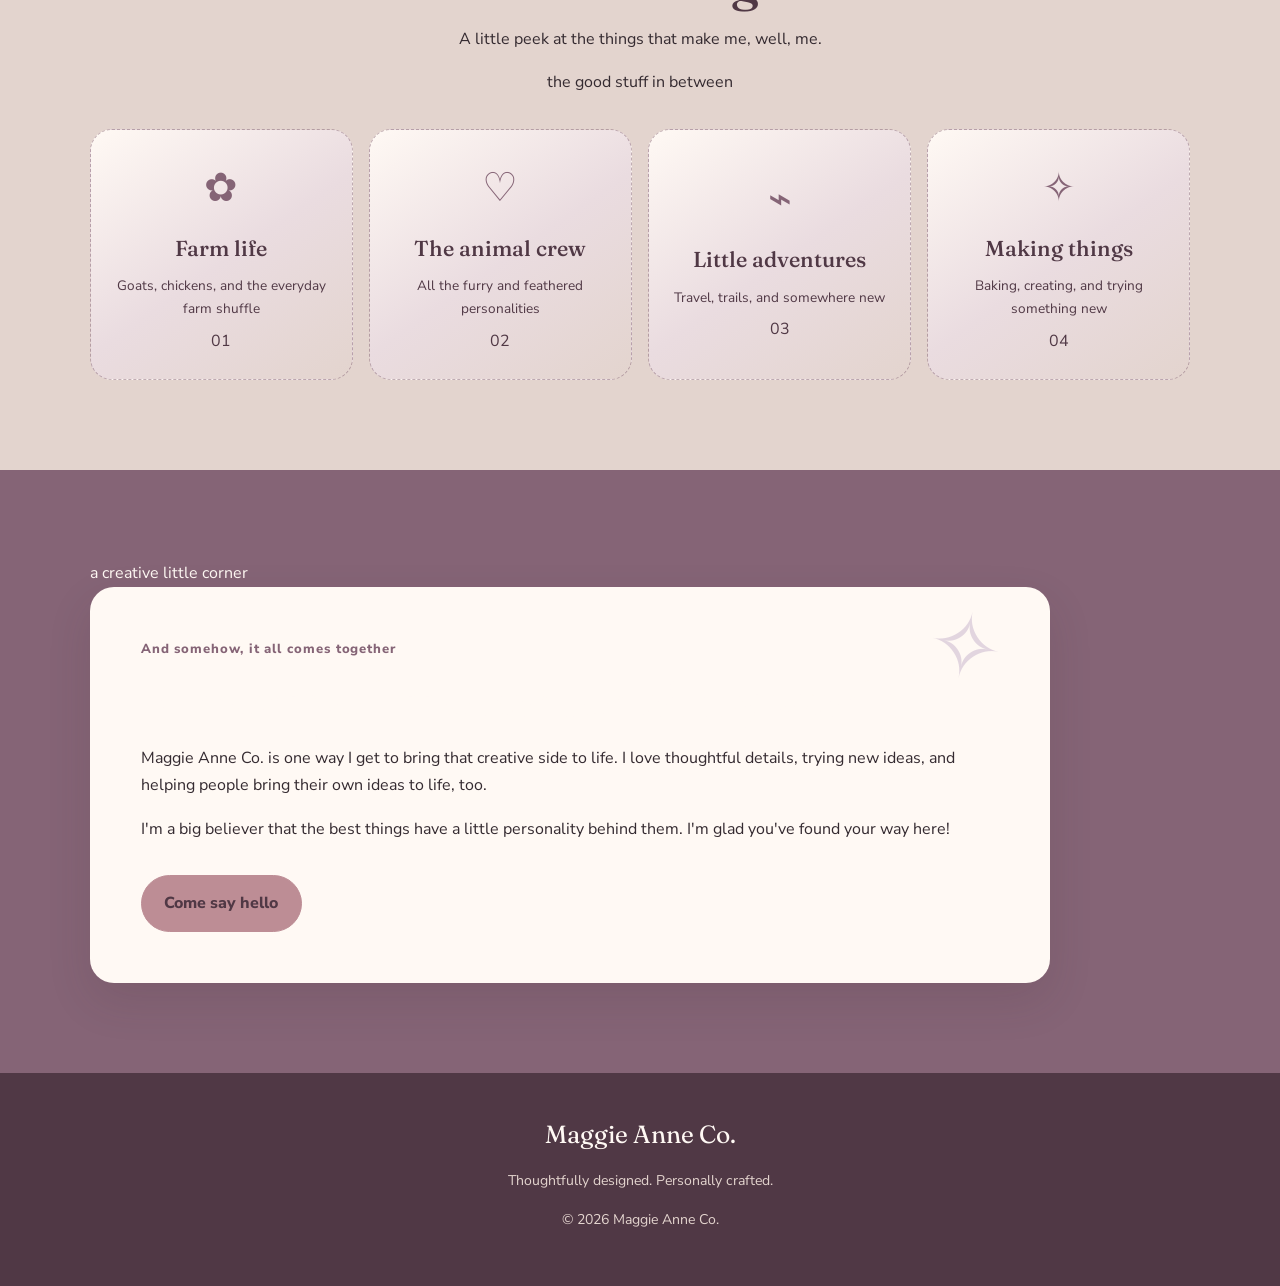
==== commit 3f918617: "Give About page a more editorial photo-collage layout" ====
--- a/about.html
+++ b/about.html
@@ -1,28 +1,21 @@
 <!doctype html>
 <html lang="en">
-<head>
-  <meta charset="utf-8"><meta name="viewport" content="width=device-width, initial-scale=1">
-  <meta name="description" content="A little about Maggie, the person behind Maggie Anne Co.">
-  <title>About | Maggie Anne Co.</title><link rel="stylesheet" href="style.css"><script src="script.js" defer></script>
-</head>
+<head><meta charset="utf-8"><meta name="viewport" content="width=device-width, initial-scale=1"><meta name="description" content="A little about Maggie, the person behind Maggie Anne Co."><title>About | Maggie Anne Co.</title><link rel="stylesheet" href="style.css"><script src="script.js" defer></script></head>
 <body>
 <header class="site-header"><a class="brand" href="index.html" aria-label="Maggie Anne Co. home"><img src="assets/brand/Untitled%20design%20-%201.png" alt="Maggie Anne Co."></a><nav class="nav" aria-label="Main navigation"><a href="index.html">Home</a><a href="about.html" aria-current="page">About</a><a href="services.html">Services</a><a href="process.html">The process</a><a href="contact.html">Contact</a></nav></header>
 <main>
-<section class="hero"><div class="sparkle-field" aria-hidden="true"><span class="sparkle s1">✦</span><span class="sparkle s2">✧</span><span class="sparkle s3">✦</span><span class="sparkle s4">✧</span><span class="sparkle s5">✦</span><span class="sparkle s6">✧</span><span class="sparkle s7">✦</span></div><div class="hero-inner"><p class="eyebrow">A little introduction</p><h1>Well, hello there!</h1><p class="hero-lede">I'm Maggie — a creative at heart, with a full calendar and probably a few animal-related stories.</p></div></section>
+<section class="hero about-hero"><div class="sparkle-field" aria-hidden="true"><span class="sparkle s1">✦</span><span class="sparkle s2">✧</span><span class="sparkle s3">✦</span><span class="sparkle s4">✧</span><span class="sparkle s5">✦</span></div><div class="hero-inner"><p class="eyebrow">A little introduction</p><h1>Well, hello there!</h1><p class="hero-lede">I'm Maggie — a creative at heart, with a full calendar and probably a few animal-related stories.</p><p class="script-accent hero-script">I'm so glad you're here.</p></div></section>
 <section class="section rose"><div class="section-inner about-intro">
-  <div class="photo-placeholder photo-main"><span class="placeholder-icon" aria-hidden="true">✿</span><strong>Your photo goes here</strong><small>A portrait or a favorite everyday moment</small></div>
-  <div class="panel"><p class="eyebrow">A little bit of everything</p><h2>Life is rarely boring around here.</h2>
-  <p>I'm a mom, a fur mom, a hobby farmer, a traveler, and a creative at heart. My days are usually a mix of family life, tending to our little collection of animals, dreaming up our next adventure, and finding something new to keep me busy.</p>
-  <p>I love the simple things just as much as the exciting ones — a slow morning at home, getting my hands dirty outside, exploring somewhere I've never been, or getting happily lost in a creative project.</p>
-  <p>There is almost always a project in progress, a trip being planned, or an animal reminding me that I'm definitely not in charge. And honestly, I wouldn't have it any other way.</p></div>
+<div class="about-photo-composition"><div class="photo-placeholder photo-main"><span class="placeholder-icon">✿</span><strong>Your photo goes here</strong><small>A favorite portrait or everyday moment</small></div><span class="photo-caption script-accent">the face behind the ideas</span><span class="photo-sticker">a little<br>bit of<br>everything</span></div>
+<div class="panel about-story"><p class="eyebrow">A little bit of everything</p><h2>Life is rarely boring around here.</h2><p>I'm a mom, a fur mom, a hobby farmer, a traveler, and a creative at heart. My days are usually a mix of family life, tending to our little collection of animals, dreaming up our next adventure, and finding something new to keep me busy.</p><p>I love the simple things just as much as the exciting ones — a slow morning at home, getting my hands dirty outside, exploring somewhere I've never been, or getting happily lost in a creative project.</p><p>There is almost always a project in progress, a trip being planned, or an animal reminding me that I'm definitely not in charge. And honestly, I wouldn't have it any other way.</p></div>
 </div></section>
-<section class="section cream"><div class="section-inner"><div class="section-heading"><p class="eyebrow">A few favorite things</p><h2>Outside the design desk</h2><p>A little peek at the things that make me, well, me.</p></div>
-<div class="photo-grid">
-  <div class="photo-placeholder"><span class="placeholder-icon">✿</span><strong>Farm life</strong><small>Goats, chickens, and the everyday farm shuffle</small></div>
-  <div class="photo-placeholder"><span class="placeholder-icon">♡</span><strong>The animal crew</strong><small>All the furry and feathered personalities</small></div>
-  <div class="photo-placeholder"><span class="placeholder-icon">⌁</span><strong>Little adventures</strong><small>Travel, trails, and somewhere new</small></div>
-  <div class="photo-placeholder"><span class="placeholder-icon">✧</span><strong>Making things</strong><small>Baking, creating, and trying something new</small></div>
+<section class="section cream"><div class="section-inner"><div class="section-heading"><p class="eyebrow">A few favorite things</p><h2>Outside the design desk</h2><p>A little peek at the things that make me, well, me.</p><span class="script-accent section-script">the good stuff in between</span></div>
+<div class="photo-grid editorial-photo-grid">
+<div class="photo-placeholder farm-photo"><span class="placeholder-icon">✿</span><strong>Farm life</strong><small>Goats, chickens, and the everyday farm shuffle</small><span class="photo-index">01</span></div>
+<div class="photo-placeholder animal-photo"><span class="placeholder-icon">♡</span><strong>The animal crew</strong><small>All the furry and feathered personalities</small><span class="photo-index">02</span></div>
+<div class="photo-placeholder travel-photo"><span class="placeholder-icon">⌁</span><strong>Little adventures</strong><small>Travel, trails, and somewhere new</small><span class="photo-index">03</span></div>
+<div class="photo-placeholder making-photo"><span class="placeholder-icon">✧</span><strong>Making things</strong><small>Baking, creating, and trying something new</small><span class="photo-index">04</span></div>
 </div></div></section>
-<section class="section mauve"><div class="section-inner"><div class="panel panel-feature"><p class="eyebrow">And somehow, it all comes together</p><h2>A creative little corner of my world.</h2><p>Maggie Anne Co. is one way I get to bring that creative side to life. I love thoughtful details, trying new ideas, and helping people bring their own ideas to life, too.</p><p>I'm a big believer that the best things have a little personality behind them. I'm glad you've found your way here!</p><a class="btn" href="contact.html">Come say hello</a></div></div></section>
+<section class="section mauve"><div class="section-inner about-ending"><div class="about-ending-mark script-accent">a creative little corner</div><div class="panel panel-feature"><p class="eyebrow">And somehow, it all comes together</p><h2>A creative little corner of my world.</h2><p>Maggie Anne Co. is one way I get to bring that creative side to life. I love thoughtful details, trying new ideas, and helping people bring their own ideas to life, too.</p><p>I'm a big believer that the best things have a little personality behind them. I'm glad you've found your way here!</p><a class="btn" href="contact.html">Come say hello</a></div></div></section>
 </main><footer class="site-footer"><div class="footer-mark">Maggie Anne Co.</div><p>Thoughtfully designed. Personally crafted.</p><p>© <span id="year"></span> Maggie Anne Co.</p></footer>
 </body></html>
--- a/style.css
+++ b/style.css
@@ -1,4 +1,4 @@
-@import url('https://fonts.googleapis.com/css2?family=Fraunces:opsz,wght,SOFT,WONK@9..144,400,20,1;9..144,500,20,1;9..144,600,20,1&family=Nunito+Sans:wght@400;500;600;700;800&display=swap');
+@import url('https://fonts.googleapis.com/css2?family=Fraunces:opsz,wght@9..144,400;9..144,500;9..144,600&family=Nunito+Sans:wght@400;500;600;700;800&display=swap');
 :root{--plum:#503845;--rose:#BD8D95;--cream:#E3D4CE;--mauve:#856476;--paper:#FFF9F4;--ink:#342A30;--sage:#85816A;--butter:#E8C98C;--lilac:#D9C9D9}
 *{box-sizing:border-box}
 html{scroll-behavior:smooth}
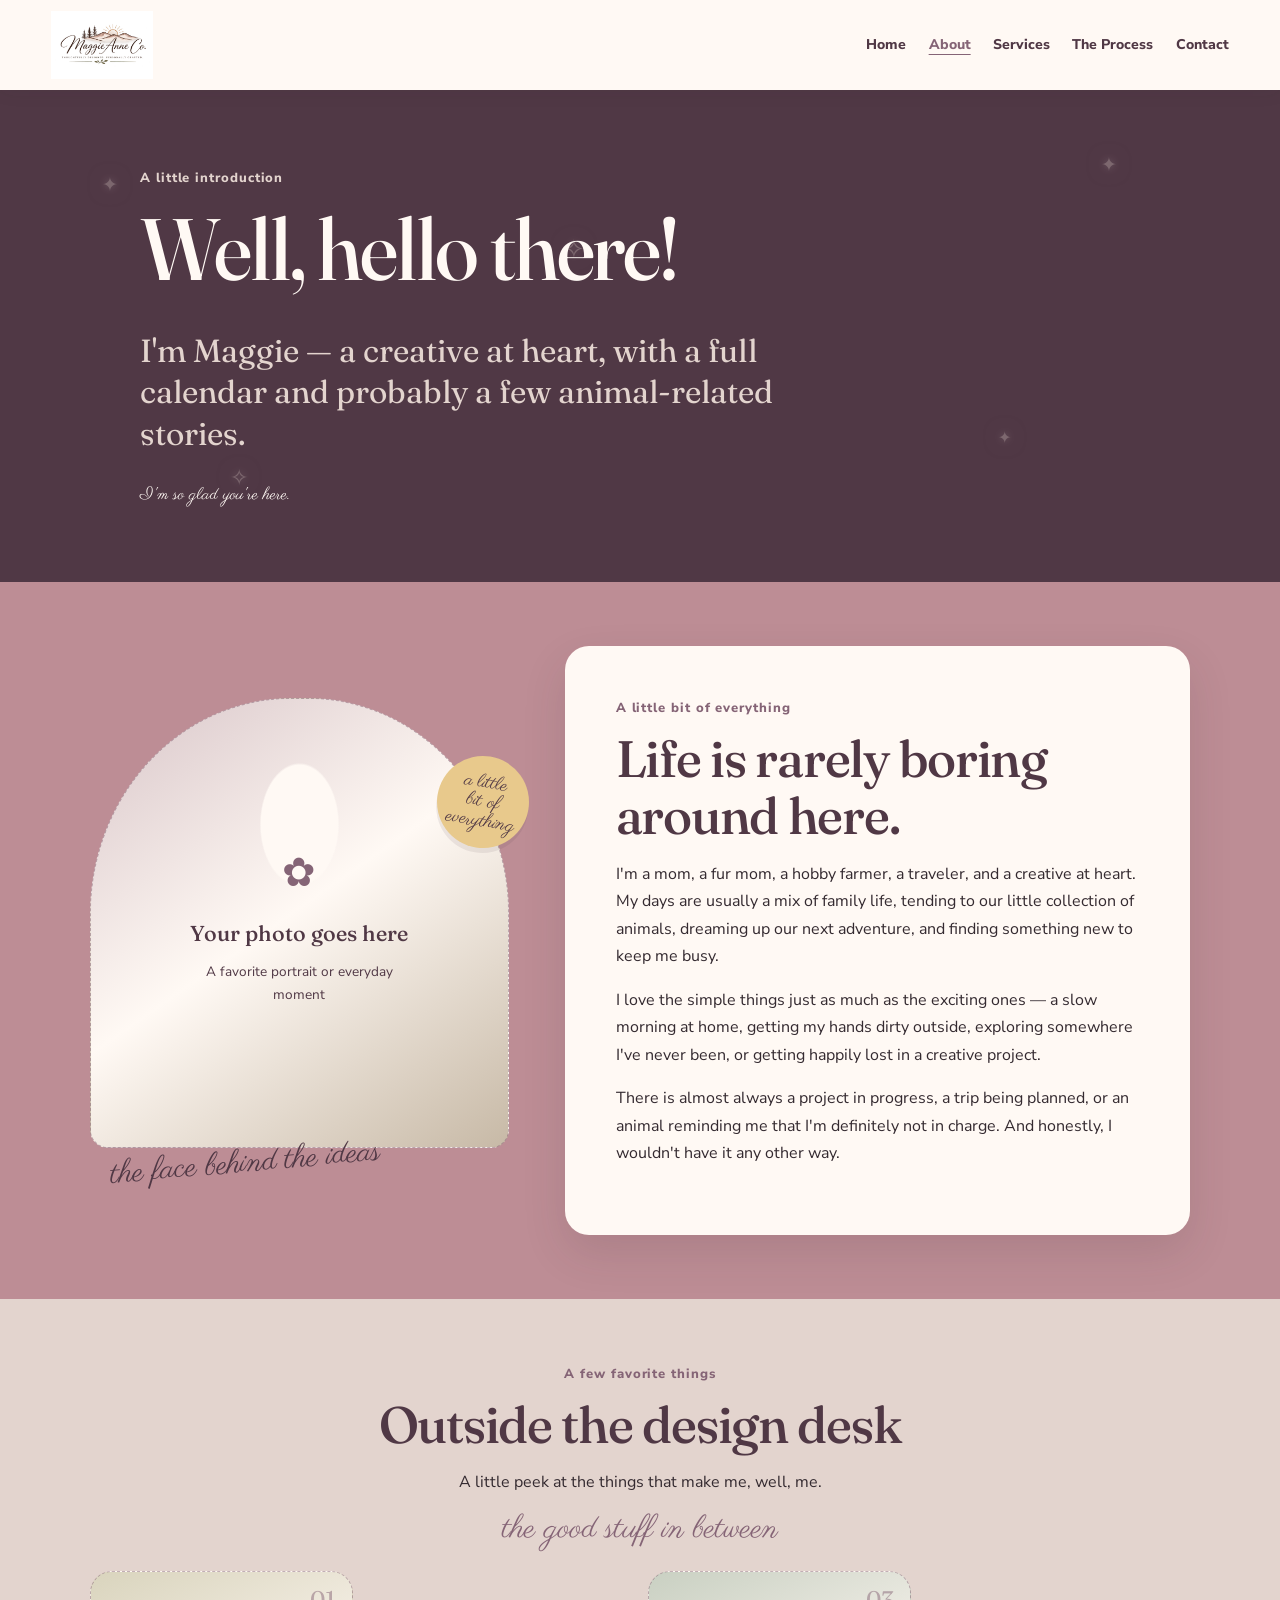
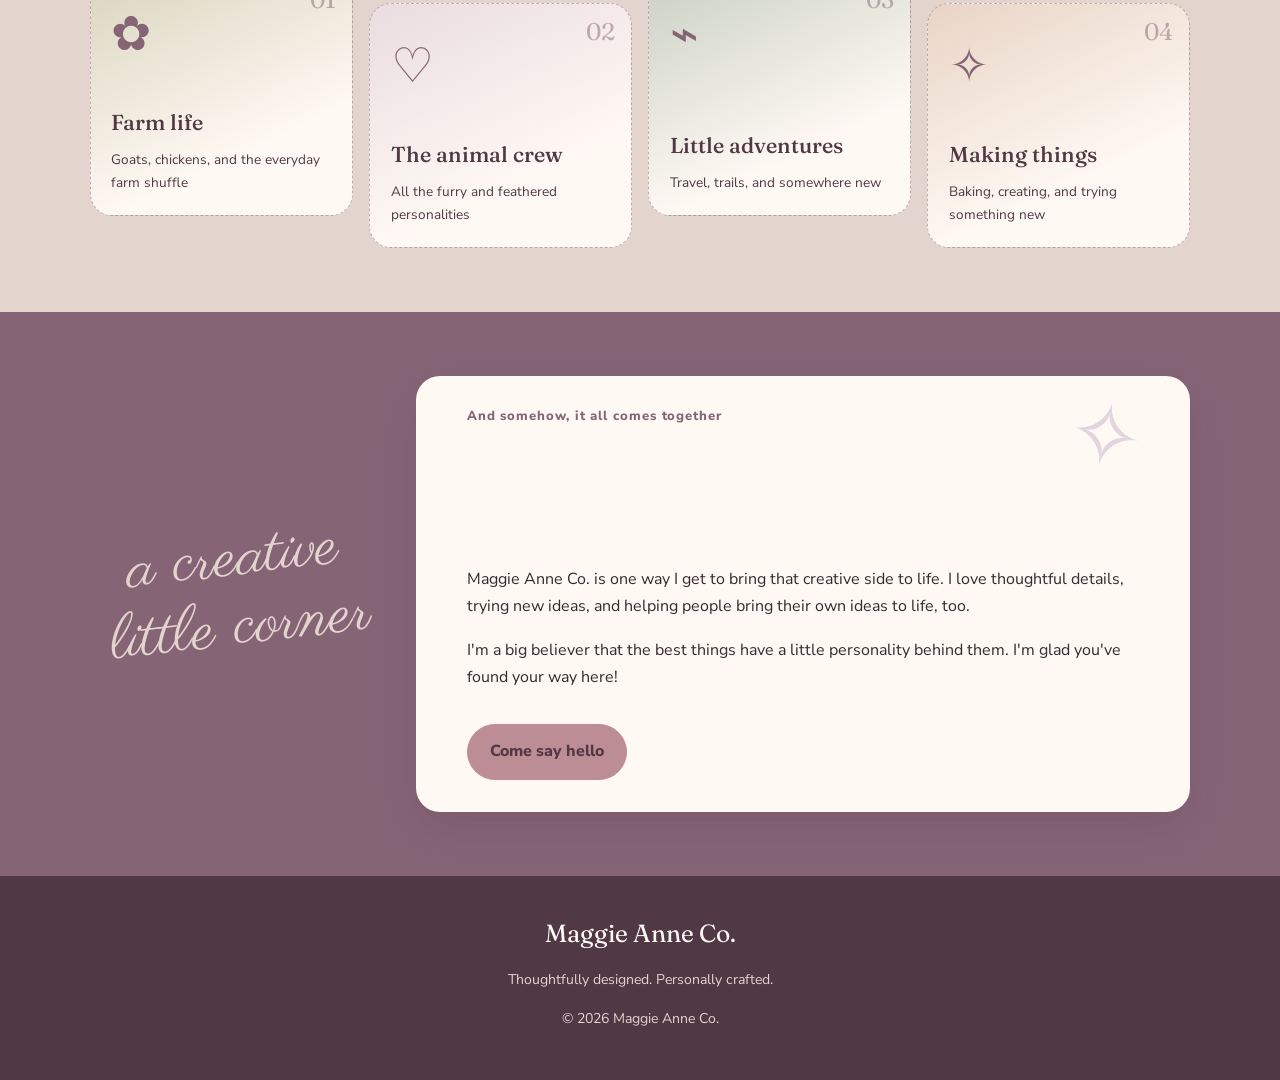
==== commit 90d5bdf7: "Refine navigation and hand-drawn process illustrations" ====
--- a/about.html
+++ b/about.html
@@ -2,7 +2,7 @@
 <html lang="en">
 <head><meta charset="utf-8"><meta name="viewport" content="width=device-width, initial-scale=1"><meta name="description" content="A little about Maggie, the person behind Maggie Anne Co."><title>About | Maggie Anne Co.</title><link rel="stylesheet" href="style.css"><script src="script.js" defer></script></head>
 <body>
-<header class="site-header"><a class="brand" href="index.html" aria-label="Maggie Anne Co. home"><img src="assets/brand/Untitled%20design%20-%201.png" alt="Maggie Anne Co."></a><nav class="nav" aria-label="Main navigation"><a href="index.html">Home</a><a href="about.html" aria-current="page">About</a><a href="services.html">Services</a><a href="process.html">The process</a><a href="contact.html">Contact</a></nav></header>
+<header class="site-header"><a class="brand" href="index.html" aria-label="Maggie Anne Co. home"><img src="assets/brand/Untitled%20design%20-%201.png" alt="Maggie Anne Co."></a><nav class="nav" aria-label="Main navigation"><a href="index.html">Home</a><a href="about.html" aria-current="page">About</a><a href="services.html">Services</a><a href="process.html">The Process</a><a href="contact.html">Contact</a></nav></header>
 <main>
 <section class="hero about-hero"><div class="sparkle-field" aria-hidden="true"><span class="sparkle s1">✦</span><span class="sparkle s2">✧</span><span class="sparkle s3">✦</span><span class="sparkle s4">✧</span><span class="sparkle s5">✦</span></div><div class="hero-inner"><p class="eyebrow">A little introduction</p><h1>Well, hello there!</h1><p class="hero-lede">I'm Maggie — a creative at heart, with a full calendar and probably a few animal-related stories.</p><p class="script-accent hero-script">I'm so glad you're here.</p></div></section>
 <section class="section rose"><div class="section-inner about-intro">
--- a/style.css
+++ b/style.css
@@ -1,106 +1,72 @@
-@import url('https://fonts.googleapis.com/css2?family=Fraunces:opsz,wght@9..144,400;9..144,500;9..144,600&family=Nunito+Sans:wght@400;500;600;700;800&display=swap');
+@import url('https://fonts.googleapis.com/css2?family=Fraunces:opsz,wght@9..144,400;9..144,500;9..144,600&family=Nunito+Sans:wght@400;500;600;700;800&family=Parisienne&display=swap');
 :root{--plum:#503845;--rose:#BD8D95;--cream:#E3D4CE;--mauve:#856476;--paper:#FFF9F4;--ink:#342A30;--sage:#85816A;--butter:#E8C98C;--lilac:#D9C9D9}
-*{box-sizing:border-box}
-html{scroll-behavior:smooth}
-body{margin:0;background:var(--paper);color:var(--ink);font:16px/1.72 'Nunito Sans',Arial,sans-serif}
-a{color:inherit}
-img{max-width:100%;height:auto}
-.site-header{display:flex;align-items:center;justify-content:space-between;gap:1.5rem;padding:.7rem clamp(1rem,4vw,4rem);background:var(--paper);position:sticky;top:0;z-index:10;box-shadow:0 2px 18px #342a3010}
-.brand{display:block;flex:0 1 auto;min-width:0}
-.brand img{display:block;width:min(205px,34vw);max-height:68px;object-fit:contain;object-position:left center}
-.nav{display:flex;gap:clamp(.65rem,1.8vw,1.4rem);align-items:center;flex-wrap:wrap}
-.nav a{text-decoration:none;font-size:.88rem;font-weight:800;color:var(--plum);white-space:nowrap}
-.nav a:hover,.nav a[aria-current=page]{color:var(--mauve);text-decoration:underline;text-underline-offset:5px}
-.hero{padding:clamp(4rem,8vw,7.5rem) clamp(1.3rem,8vw,8rem);background:var(--plum);color:var(--paper);position:relative;overflow:hidden;isolation:isolate}
-.hero-inner{max-width:1000px;margin:auto;position:relative;z-index:1}
-.eyebrow{text-transform:none;letter-spacing:.07em;font-size:.82rem;font-weight:800;color:var(--mauve);margin:0 0 .65rem}
-.hero .eyebrow{color:var(--cream)}
-h1,h2,h3{font-family:'Fraunces',Georgia,serif;font-weight:500;line-height:1.12;letter-spacing:-.025em;color:var(--plum);margin-top:.2rem}
-h1{font-size:clamp(2.65rem,6.8vw,5.6rem);color:var(--paper);max-width:900px;margin:.35rem 0 1rem}
-h1 em{color:var(--cream);font-weight:500}
-h2{font-size:clamp(2rem,4vw,3.25rem);margin:.25rem 0 1rem}
-h3{font-size:1.45rem;margin:.25rem 0 .55rem}
-.hero p:not(.eyebrow){max-width:690px;color:var(--paper);font-size:1.08rem}
-.hero .hero-lede{font-family:'Fraunces',Georgia,serif;font-size:clamp(1.35rem,2.6vw,2rem)!important;line-height:1.3;color:var(--cream)!important;max-width:760px}
-.hero-aside{color:#F0DCE0!important;font-weight:700}
-.btn{display:inline-block;padding:.85rem 1.4rem;border-radius:999px;background:var(--rose);color:var(--plum);font-weight:800;text-decoration:none;margin-top:1rem;border:1px solid var(--rose);transition:transform .2s ease,background .2s ease}
-.btn:hover{background:var(--cream);transform:translateY(-2px)}
-.section{padding:clamp(3.5rem,7vw,6rem) clamp(1.3rem,7vw,7rem)}
-.section-inner{max-width:1120px;margin:auto}
-.section.rose{background:var(--rose)}
-.section.mauve{background:var(--mauve);color:var(--paper)}
-.section.mauve h2,.section.mauve h3,.section.plum h2{color:var(--paper)}
-.section.plum{background:var(--plum);color:var(--paper)}
-.section.cream{background:var(--cream)}
-.panel{background:var(--paper);color:var(--ink);padding:clamp(1.5rem,4vw,3.2rem);border-radius:24px;box-shadow:0 18px 44px #342a3020;max-width:960px}
-.panel h2,.panel h3{color:var(--plum)}
-.panel-feature{position:relative;overflow:hidden}
-.panel-feature:after{content:'✧';position:absolute;right:clamp(1rem,4vw,3rem);top:1rem;font-size:clamp(3rem,7vw,6rem);line-height:1;color:var(--lilac);opacity:.75;transform:rotate(12deg)}
-.panel-feature>*{position:relative;z-index:1}
-.text-link{display:inline-flex;gap:.5rem;align-items:center;color:var(--plum);font-weight:800;text-decoration:none;border-bottom:2px solid var(--rose);padding-bottom:.2rem}
-.text-link span{transition:transform .2s}.text-link:hover span{transform:translateX(4px)}
-.grid{display:grid;grid-template-columns:repeat(auto-fit,minmax(220px,1fr));gap:1.2rem;margin-top:2rem}
-.tile{background:var(--paper);color:var(--ink);padding:1.5rem;border-radius:18px;box-shadow:0 8px 28px #342a3012}
-.number{font-family:'Fraunces',Georgia,serif;font-size:2.5rem;color:var(--mauve);line-height:1}
-.center{text-align:center}
-.site-footer{background:var(--plum);color:var(--cream);padding:2.5rem 1.3rem;text-align:center;font-size:.88rem}
-.footer-mark{font-family:'Fraunces',Georgia,serif;font-size:1.55rem;color:var(--paper)}
-.small-note{font-size:.9rem;color:#5A4A52;margin-top:1.5rem}
-.sparkle-field{position:absolute;inset:0;pointer-events:none;overflow:hidden;z-index:0}
-.sparkle{position:absolute;display:block;color:var(--cream);text-shadow:0 0 7px #fff8,0 0 18px #BD8D95aa;opacity:.3;animation:twinkle 4.2s ease-in-out infinite}
-.sparkle.s1{top:16%;left:8%;font-size:1.2rem;animation-delay:.2s}.sparkle.s2{top:28%;left:44%;font-size:1.6rem;animation-delay:1.1s}.sparkle.s3{top:68%;left:78%;font-size:1rem;animation-delay:1.8s}.sparkle.s4{top:75%;left:18%;font-size:1.4rem;animation-delay:.7s}.sparkle.s5{top:12%;left:86%;font-size:1.2rem;animation-delay:2.2s}.sparkle.s6{top:52%;left:58%;font-size:.9rem;animation-delay:1.4s}.sparkle.s7{top:86%;left:91%;font-size:.9rem;animation-delay:2.7s}
-@keyframes twinkle{0%,100%{opacity:.12;transform:scale(.75) rotate(0)}45%{opacity:.8;transform:scale(1.2) rotate(22deg);filter:brightness(1.35)}65%{opacity:.35;transform:scale(.92) rotate(40deg)}}
-.intro-strip{background:var(--paper)}
-.split-layout{display:grid;grid-template-columns:.8fr 1.2fr;gap:3rem;align-items:center}
-.split-layout p{max-width:650px}
-.about-intro{display:grid;grid-template-columns:.82fr 1.18fr;gap:2rem;align-items:center}
-.photo-placeholder{min-height:230px;border:1.5px dashed #85647680;border-radius:22px;background:linear-gradient(145deg,#fff9f4 0%,#eadce0 52%,#e3d4ce 100%);display:flex;flex-direction:column;align-items:center;justify-content:center;text-align:center;padding:1.5rem;color:var(--plum);gap:.45rem}
-.photo-placeholder strong{font-family:'Fraunces',Georgia,serif;font-size:1.35rem;font-weight:500}
-.photo-placeholder small{font-size:.85rem;max-width:230px}
-.photo-main{min-height:470px}
-.placeholder-icon{font-size:2.5rem;color:var(--mauve)}
-.section-heading{max-width:720px;margin:0 auto 2rem;text-align:center}
-.photo-grid{display:grid;grid-template-columns:repeat(4,1fr);gap:1rem}
-.photo-grid .photo-placeholder{min-height:250px}
-.service-heading{display:grid;grid-template-columns:auto 1fr;gap:1.5rem;align-items:start;margin-bottom:2rem}
-.service-heading>div{max-width:800px}
-.section-number{font-family:'Fraunces',Georgia,serif;font-size:clamp(3rem,7vw,5.5rem);line-height:.95;color:var(--plum);background:var(--cream);border-radius:50% 46% 52% 44%;width:clamp(4.5rem,9vw,7rem);height:clamp(4.5rem,9vw,7rem);display:grid;place-items:center;transform:rotate(-7deg)}
-.service-heading-light .section-number{background:var(--cream);color:var(--plum)}
-.service-feature-grid{display:grid;grid-template-columns:repeat(3,1fr);gap:1rem}
-.service-card,.detail-card{background:var(--paper);border-radius:22px;padding:1.5rem;box-shadow:0 12px 30px #342a3015;position:relative;overflow:hidden}
-.service-card:nth-child(2){transform:translateY(1rem)}
-.service-card h3,.detail-card h3{color:var(--plum)}
-.card-doodle{font-size:2rem;color:var(--rose);display:block;margin-bottom:.5rem}
-.founding-offer{margin:3.5rem 0 2rem;background:var(--plum);color:var(--paper);border-radius:28px;padding:clamp(1.5rem,4vw,3rem);display:grid;grid-template-columns:145px 1fr;gap:2rem;align-items:center;position:relative;overflow:hidden;box-shadow:0 18px 38px #50384530}
-.founding-offer:after{content:'✦';position:absolute;right:2rem;top:-1.3rem;font-size:9rem;color:#ffffff12;transform:rotate(12deg)}
-.founding-offer h2{color:var(--paper);margin:.1rem 0}
-.founding-offer .eyebrow{color:var(--cream)}
-.offer-stamp{width:130px;height:130px;border-radius:50%;background:var(--butter);color:var(--plum);display:grid;place-content:center;text-align:center;font-family:'Fraunces',Georgia,serif;font-size:1.15rem;line-height:1.05;transform:rotate(-9deg);box-shadow:0 5px 0 #bd8d95}
-.offer-price{font-family:'Fraunces',Georgia,serif;font-size:3rem;line-height:1;margin:.3rem 0;color:var(--cream)}
-.offer-footnote{font-size:.88rem;color:var(--cream);font-style:italic}
-.details-grid{display:grid;grid-template-columns:repeat(2,1fr);gap:1rem}
-.detail-card{border:1px solid #85647630}
-.detail-card .eyebrow{color:var(--mauve)}
-.service-heading-light .eyebrow{color:var(--cream)}
-.creative-grid{display:grid;grid-template-columns:repeat(3,1fr);gap:1rem;margin-top:2rem}
-.creative-card{background:var(--paper);color:var(--ink);border-radius:22px;padding:1.4rem;min-height:190px;box-shadow:0 12px 30px #342a3020;transition:transform .2s ease}
-.creative-card:hover{transform:translateY(-5px)}
-.creative-card>span{font-size:1.8rem;color:var(--rose)}
-.creative-card h3{color:var(--plum);font-size:1.25rem}
-.service-note{margin-top:1.5rem;color:var(--paper);font-weight:700}
-.process-grid{display:grid;grid-template-columns:repeat(2,1fr);gap:1.2rem;margin-top:2rem}
-.process-card{background:var(--paper);border-radius:24px;padding:1.6rem;box-shadow:0 12px 30px #342a3018;border:1px solid #85647620;position:relative;overflow:hidden;transition:transform .2s,box-shadow .2s}
-.process-card:hover{transform:translateY(-4px);box-shadow:0 18px 36px #342a3025}
-.process-top{display:flex;justify-content:space-between;align-items:center;margin-bottom:1.2rem}
-.process-card .number{font-size:3rem;color:var(--mauve)}
-.process-icon{width:3.5rem;height:3.5rem;display:grid;place-items:center;border-radius:50%;background:var(--cream);color:var(--plum);font-size:1.6rem}
-.process-card:nth-child(2) .process-icon{background:#E9D9DC}
-.process-card:nth-child(3) .process-icon{background:#E6DCE8}
-.process-card:nth-child(4) .process-icon{background:#F0E2C9}
-.process-card .eyebrow{color:var(--mauve)}
-.step-note{display:block;border-top:1px solid #85647630;margin-top:1.2rem;padding-top:.9rem;color:var(--mauve);font-weight:800;font-size:.9rem}
-.contact-card{background:var(--paper);padding:2rem;border-radius:18px;max-width:720px}
-.contact-card a{color:var(--plum);font-weight:700}
-@media(max-width:800px){.site-header{align-items:center;gap:.5rem}.brand img{width:150px;max-height:54px}.nav{justify-content:flex-end;gap:.45rem .8rem}.nav a{font-size:.78rem}.photo-grid{grid-template-columns:repeat(2,1fr)}.service-feature-grid{grid-template-columns:1fr}.service-card:nth-child(2){transform:none}.creative-grid{grid-template-columns:repeat(2,1fr)}}
-@media(max-width:560px){.site-header{position:relative;flex-direction:column;align-items:center;padding:.65rem 1rem}.brand img{width:180px;max-height:56px;object-position:center}.nav{justify-content:center;gap:.55rem .9rem}.nav a{font-size:.78rem}.hero{padding:4rem 1.35rem}.hero:after{display:none}.section{padding-block:3.25rem}.split-layout,.about-intro{grid-template-columns:1fr;gap:1.4rem}.photo-main{min-height:300px}.photo-grid{grid-template-columns:repeat(2,1fr)}.photo-grid .photo-placeholder{min-height:190px}.service-heading{grid-template-columns:1fr;gap:1rem}.section-number{width:4rem;height:4rem;font-size:2.8rem}.founding-offer{grid-template-columns:1fr;gap:1.2rem}.offer-stamp{width:100px;height:100px;font-size:1rem}.details-grid,.process-grid,.creative-grid{grid-template-columns:1fr}.panel-feature:after{font-size:3.5rem;right:1rem;top:.6rem}}
-@media(prefers-reduced-motion:reduce){.sparkle{animation:none;opacity:.45}html{scroll-behavior:auto}.btn,.creative-card,.process-card{transition:none}}
+*{box-sizing:border-box}html{scroll-behavior:smooth}body{margin:0;background:var(--paper);color:var(--ink);font:16px/1.72 'Nunito Sans',Arial,sans-serif}a{color:inherit}img{max-width:100%;height:auto}
+.site-header{display:flex;align-items:center;justify-content:space-between;gap:1.5rem;padding:.7rem clamp(1rem,4vw,4rem);background:var(--paper);position:sticky;top:0;z-index:10;box-shadow:0 2px 18px #342a3010}.brand{display:block;flex:0 1 auto;min-width:0}.brand img{display:block;width:min(205px,34vw);max-height:68px;object-fit:contain;object-position:left center}.nav{display:flex;gap:clamp(.65rem,1.8vw,1.4rem);align-items:center;flex-wrap:wrap}.nav a{text-decoration:none;font-size:.88rem;font-weight:800;color:var(--plum);white-space:nowrap}.nav a:hover,.nav a[aria-current=page]{color:var(--mauve);text-decoration:underline;text-underline-offset:5px}
+.hero{padding:clamp(3.7rem,6vw,5.5rem) clamp(1.3rem,8vw,8rem);background:var(--plum);color:var(--paper);position:relative;overflow:hidden;isolation:isolate}.hero-inner{max-width:1000px;margin:auto;position:relative;z-index:1}.eyebrow{text-transform:none;letter-spacing:.07em;font-size:.82rem;font-weight:800;color:var(--mauve);margin:0 0 .65rem}.hero .eyebrow{color:var(--cream)}h1,h2,h3{font-family:'Fraunces',Georgia,serif;font-weight:500;line-height:1.12;letter-spacing:-.025em;color:var(--plum);margin-top:.2rem}h1{font-size:clamp(2.65rem,6.8vw,5.6rem);color:var(--paper);max-width:900px;margin:.35rem 0 1rem}h1 em{color:var(--cream);font-weight:500}h2{font-size:clamp(2rem,4vw,3.25rem);margin:.25rem 0 1rem}h3{font-size:1.45rem;margin:.25rem 0 .55rem}.hero p:not(.eyebrow){max-width:690px;color:var(--paper);font-size:1.08rem}.hero .hero-lede{font-family:'Fraunces',Georgia,serif;font-size:clamp(1.35rem,2.6vw,2rem)!important;line-height:1.3;color:var(--cream)!important;max-width:760px}.hero-aside{color:#F0DCE0!important;font-weight:700}
+.script-accent{font-family:'Parisienne','Brush Script MT',cursive;font-weight:400;letter-spacing:0;color:var(--mauve);font-size:clamp(2.05rem,3.6vw,3rem);line-height:1.08}.hero-script{color:var(--cream);font-size:clamp(2.25rem,4vw,3.35rem);margin:.65rem 0 0}.btn{display:inline-block;padding:.85rem 1.4rem;border-radius:999px;background:var(--rose);color:var(--plum);font-weight:800;text-decoration:none;margin-top:1rem;border:1px solid var(--rose);transition:transform .2s ease,background .2s ease}.btn:hover{background:var(--cream);transform:translateY(-2px)}
+.section{padding:clamp(3rem,5vw,4.5rem) clamp(1.3rem,7vw,7rem)}.section-inner{max-width:1120px;margin:auto}.section.rose{background:var(--rose)}.section.mauve{background:var(--mauve);color:var(--paper)}.section.mauve h2,.section.mauve h3,.section.plum h2{color:var(--paper)}.section.plum{background:var(--plum);color:var(--paper)}.section.cream{background:var(--cream)}
+.panel{background:var(--paper);color:var(--ink);padding:clamp(1.5rem,4vw,3.2rem);border-radius:24px;box-shadow:0 18px 44px #342a3020;max-width:960px}.panel h2,.panel h3{color:var(--plum)}.panel-feature{position:relative;overflow:hidden}.panel-feature:after{content:'✧';position:absolute;right:clamp(1rem,4vw,3rem);top:1rem;font-size:clamp(3rem,7vw,6rem);line-height:1;color:var(--lilac);opacity:.75;transform:rotate(12deg)}.panel-feature>*{position:relative;z-index:1}.text-link{display:inline-flex;gap:.5rem;align-items:center;color:var(--plum);font-weight:800;text-decoration:none;border-bottom:2px solid var(--rose);padding-bottom:.2rem}.text-link span{transition:transform .2s}.text-link:hover span{transform:translateX(4px)}.center{text-align:center}
+.site-footer{background:var(--plum);color:var(--cream);padding:2.2rem 1.3rem;text-align:center;font-size:.88rem}.footer-mark{font-family:'Fraunces',Georgia,serif;font-size:1.55rem;color:var(--paper)}.small-note{font-size:.9rem;color:#5A4A52;margin-top:1.5rem}
+.sparkle-field{position:absolute;inset:0;pointer-events:none;overflow:hidden;z-index:0}.sparkle{position:absolute;display:block;color:var(--cream);text-shadow:0 0 7px #fff8,0 0 18px #BD8D95aa;opacity:.3;animation:twinkle 4.2s ease-in-out infinite}.sparkle.s1{top:16%;left:8%;font-size:1.2rem;animation-delay:.2s}.sparkle.s2{top:28%;left:44%;font-size:1.6rem;animation-delay:1.1s}.sparkle.s3{top:68%;left:78%;font-size:1rem;animation-delay:1.8s}.sparkle.s4{top:75%;left:18%;font-size:1.4rem;animation-delay:.7s}.sparkle.s5{top:12%;left:86%;font-size:1.2rem;animation-delay:2.2s}.sparkle.s6{top:52%;left:58%;font-size:.9rem;animation-delay:1.4s}.sparkle.s7{top:86%;left:91%;font-size:.9rem;animation-delay:2.7s}@keyframes twinkle{0%,100%{opacity:.12;transform:scale(.75) rotate(0)}45%{opacity:.8;transform:scale(1.2) rotate(22deg);filter:brightness(1.35)}65%{opacity:.35;transform:scale(.92) rotate(40deg)}}
+.home-hero{min-height:490px;display:flex;align-items:center}.home-hero .hero-inner{max-width:850px;margin-left:max(0px,calc((100vw - 1120px)/2))}.hero-side-note{position:absolute;right:8%;bottom:12%;width:190px;height:190px;border:1px solid #e3d4ce70;border-radius:50%;display:flex;align-items:center;justify-content:center;flex-direction:column;transform:rotate(9deg);color:var(--cream);font:500 2rem 'Parisienne',cursive}.hero-side-note b{font:1.8rem 'Nunito Sans';margin-top:.2rem}.home-feature-layout{display:grid;grid-template-columns:.85fr 1.15fr;gap:clamp(2rem,6vw,5rem);align-items:center}.home-section-copy{max-width:460px}.home-section-copy h2 em{font-weight:500}.mini-showcase{min-height:330px;position:relative;display:grid;grid-template-columns:1fr 1fr;gap:1rem;align-items:center;padding:1rem 0 2rem}.showcase-card{min-height:235px;padding:1.4rem;border-radius:20px;background:var(--paper);color:var(--plum);text-decoration:none;box-shadow:0 15px 35px #50384520;display:flex;flex-direction:column;justify-content:flex-end;position:relative;overflow:hidden;transition:transform .25s}.showcase-card:hover{transform:translateY(-7px) rotate(-1deg)}.showcase-web{transform:rotate(-3deg);background:linear-gradient(150deg,#fff9f4 0 55%,#e3d4ce 55%)}.showcase-design{transform:translateY(25px) rotate(3deg);background:linear-gradient(145deg,#fdf5ef 0 55%,#d9c9d9 55%)}.showcase-number{position:absolute;top:1rem;left:1.2rem;font:2rem 'Fraunces',serif;color:var(--mauve)}.showcase-symbol{font-size:4.2rem;line-height:1;color:var(--rose);margin-bottom:auto;padding-top:2.1rem}.showcase-card strong{font:500 1.65rem 'Fraunces',serif}.showcase-card small{font-size:.85rem}.showcase-note{position:absolute;bottom:0;left:26%;background:var(--butter);color:var(--plum);border-radius:50%;width:140px;height:78px;display:grid;place-items:center;text-align:center;font-size:1.55rem;transform:rotate(-8deg);box-shadow:0 5px 0 #50384515}
+.intro-feature{display:grid;grid-template-columns:.85fr 1.15fr;gap:clamp(2rem,6vw,5rem);align-items:center}.intro-script-panel{min-height:260px;border-radius:48% 52% 45% 55%;background:#eadce0;display:flex;align-items:center;justify-content:center;position:relative;transform:rotate(-3deg);box-shadow:inset 0 0 0 1px #85647625}.intro-script-panel .script-accent{font-size:clamp(3rem,5vw,4.5rem);color:var(--plum)}.intro-doodle{position:absolute;right:15%;top:18%;font-size:2.4rem;color:var(--mauve)}.intro-copy{max-width:610px}.intro-copy h2{margin-bottom:.8rem}
+.home-process .home-feature-layout{grid-template-columns:1fr 1fr}.light-copy h2,.light-copy p{color:var(--paper)}.light-copy .eyebrow{color:var(--cream)}.light-copy .script-accent{color:var(--cream)}.light-copy .text-link{color:var(--paper);border-color:var(--cream)}.process-preview{display:grid;grid-template-columns:1fr 1fr;gap:.8rem;position:relative;padding:1.2rem}.preview-step{background:var(--paper);color:var(--plum);padding:1.1rem;border-radius:18px;min-height:110px;display:flex;flex-direction:column;justify-content:space-between;box-shadow:0 10px 25px #342a3025}.preview-step b{font:2rem 'Fraunces',serif;color:var(--rose)}.preview-step span{font-weight:800}.preview-step:nth-child(2){transform:translateY(1.1rem)}.preview-step:nth-child(4){transform:translateY(1.1rem)}.preview-spark{position:absolute;left:calc(50% - 18px);top:calc(50% - 18px);background:var(--butter);color:var(--plum);width:36px;height:36px;border-radius:50%;display:grid;place-items:center;font-size:1.5rem}.closing-script{font-size:2.7rem;margin:.2rem 0}.final-invitation{background:var(--paper)}
+.about-intro{display:grid;grid-template-columns:.82fr 1.18fr;gap:2.5rem;align-items:center}.about-photo-composition{position:relative;padding:0 1rem 2.2rem 0}.photo-placeholder{min-height:230px;border:1.5px dashed #85647680;border-radius:22px;background:linear-gradient(145deg,#fff9f4 0%,#eadce0 52%,#e3d4ce 100%);display:flex;flex-direction:column;align-items:center;justify-content:center;text-align:center;padding:1.5rem;color:var(--plum);gap:.45rem;position:relative;overflow:hidden}.photo-placeholder strong{font-family:'Fraunces',Georgia,serif;font-size:1.35rem;font-weight:500}.photo-placeholder small{font-size:.85rem;max-width:230px}.photo-main{min-height:450px;border-radius:48% 48% 18px 18px;background:radial-gradient(ellipse at 50% 28%,#fff9f4 0 13%,transparent 13.5%),linear-gradient(145deg,#d8c5c8,#fff9f4 48%,#c7b9a6)}.placeholder-icon{font-size:2.5rem;color:var(--mauve)}.photo-caption{position:absolute;bottom:.1rem;left:1.3rem;font-size:2rem;color:var(--plum);transform:rotate(-5deg)}.photo-sticker{position:absolute;right:-.3rem;top:12%;width:92px;height:92px;border-radius:50%;background:var(--butter);color:var(--plum);display:grid;place-content:center;text-align:center;font:500 1.2rem/1 'Parisienne',cursive;transform:rotate(9deg);box-shadow:0 5px 0 #50384518}.about-story{max-width:none}.section-heading{max-width:720px;margin:0 auto 1.5rem;text-align:center}.section-script{display:block;font-size:2rem;margin-top:.2rem}.photo-grid{display:grid;grid-template-columns:repeat(4,1fr);gap:1rem;align-items:start}.photo-grid .photo-placeholder{min-height:245px;justify-content:flex-end;text-align:left;align-items:flex-start;padding:1.3rem}.photo-grid .photo-placeholder:nth-child(even){margin-top:2rem}.photo-grid .photo-placeholder:nth-child(odd){margin-bottom:1rem}.photo-grid .placeholder-icon{font-size:3rem;margin-bottom:auto}.photo-index{position:absolute;right:1rem;top:.8rem;font:1.5rem 'Fraunces',serif;color:#85647680}.farm-photo{background:linear-gradient(155deg,#d9d4bd,#fff9f4 70%)}.animal-photo{background:linear-gradient(155deg,#eadce0,#fff9f4 70%)}.travel-photo{background:linear-gradient(155deg,#c9d0c2,#fff9f4 70%)}.making-photo{background:linear-gradient(155deg,#e8d4c5,#fff9f4 70%)}.about-ending{display:grid;grid-template-columns:.55fr 1.45fr;gap:2rem;align-items:center}.about-ending-mark{font-size:clamp(2.8rem,5vw,4.5rem);color:var(--cream);text-align:center;transform:rotate(-7deg)}
+.service-heading{display:grid;grid-template-columns:auto 1fr;gap:1.5rem;align-items:start;margin-bottom:1.8rem}.service-heading>div{max-width:800px}.section-number{font-family:'Fraunces',Georgia,serif;font-size:clamp(3rem,7vw,5.5rem);line-height:.95;color:var(--plum);background:var(--cream);border-radius:50% 46% 52% 44%;width:clamp(4.5rem,9vw,7rem);height:clamp(4.5rem,9vw,7rem);display:grid;place-items:center;transform:rotate(-7deg)}.service-heading-light .section-number{background:var(--cream);color:var(--plum)}.service-feature-grid{display:grid;grid-template-columns:repeat(3,1fr);gap:1rem}.service-card,.detail-card{background:var(--paper);border-radius:22px;padding:1.5rem;box-shadow:0 12px 30px #342a3015;position:relative;overflow:hidden}.service-card:nth-child(2){transform:translateY(1rem)}.service-card h3,.detail-card h3{color:var(--plum)}.card-doodle{font-size:2.5rem;color:var(--rose);display:block;margin-bottom:.3rem}.card-kicker{display:block;text-transform:uppercase;letter-spacing:.1em;font-size:.68rem;font-weight:800;color:var(--mauve);margin:.3rem 0}.founding-offer{margin:3rem 0 2rem;background:var(--plum);color:var(--paper);border-radius:28px;padding:clamp(1.5rem,4vw,3rem);display:grid;grid-template-columns:145px 1fr;gap:2rem;align-items:center;position:relative;overflow:hidden;box-shadow:0 18px 38px #50384530}.founding-offer:after{content:'✦';position:absolute;right:2rem;top:-1.3rem;font-size:9rem;color:#ffffff12;transform:rotate(12deg)}.founding-offer h2{color:var(--paper);margin:.1rem 0}.founding-offer .eyebrow{color:var(--cream)}.offer-stamp{width:130px;height:130px;border-radius:50%;background:var(--butter);color:var(--plum);display:grid;place-content:center;text-align:center;font-family:'Fraunces',Georgia,serif;font-size:1.15rem;line-height:1.05;transform:rotate(-9deg);box-shadow:0 5px 0 #bd8d95}.offer-price{font-family:'Fraunces',Georgia,serif;font-size:3rem;line-height:1;margin:.3rem 0;color:var(--cream)}.offer-footnote{font-size:.88rem;color:var(--cream);font-style:italic}.details-grid{display:grid;grid-template-columns:repeat(2,1fr);gap:1rem}.detail-card{border:1px solid #85647630}.detail-card .eyebrow{color:var(--mauve)}.service-heading-light .eyebrow{color:var(--cream)}.service-script{display:block;color:var(--cream);font-size:2.4rem;margin-top:.4rem}.creative-grid{display:grid;grid-template-columns:repeat(3,1fr);gap:1rem;margin-top:1.5rem}.creative-card{background:var(--paper);color:var(--ink);border-radius:22px;padding:1.35rem;min-height:175px;box-shadow:0 12px 30px #342a3020;transition:transform .2s ease;position:relative;overflow:hidden}.creative-card:after{content:'✧';position:absolute;right:1rem;bottom:-.9rem;font-size:4rem;color:#d9c9d955}.creative-card:hover{transform:translateY(-5px)}.creative-card>span{font-size:1.8rem;color:var(--rose)}.creative-card h3{color:var(--plum);font-size:1.25rem}.service-note{margin-top:1.5rem;color:var(--paper);font-weight:700}
+.section-heading{max-width:720px;margin:0 auto 1.5rem;text-align:center}.process-grid{display:grid;grid-template-columns:repeat(2,1fr);gap:1.2rem;margin-top:1.5rem;position:relative}.process-card{background:var(--paper);border-radius:24px;padding:1.6rem;box-shadow:0 12px 30px #342a3018;border:1px solid #85647620;position:relative;overflow:hidden;transition:transform .2s,box-shadow .2s}.process-card:hover{transform:translateY(-4px);box-shadow:0 18px 36px #342a3025}.process-top{display:flex;justify-content:space-between;align-items:center;margin-bottom:1rem}.process-card .number{font-size:3rem;color:var(--mauve)}.process-icon{width:3.5rem;height:3.5rem;display:grid;place-items:center;border-radius:50%;background:var(--cream);color:var(--plum);font-size:1.6rem}.process-card:nth-child(2) .process-icon{background:#E9D9DC}.process-card:nth-child(3) .process-icon{background:#E6DCE8}.process-card:nth-child(4) .process-icon{background:#F0E2C9}.process-card .eyebrow{color:var(--mauve)}.step-note{display:block;border-top:1px solid #85647630;margin-top:1.2rem;padding-top:.9rem;color:var(--mauve);font-weight:800;font-size:.9rem}.communication-section{display:grid;grid-template-columns:.7fr 1.3fr;gap:2rem;align-items:center}.communication-ornament{display:flex;flex-direction:column;align-items:center;color:var(--cream);font-size:2.5rem;text-align:center;transform:rotate(-5deg)}.communication-ornament b{font-size:2.5rem;font-weight:400}
+.contact-card{background:var(--paper);padding:2rem;border-radius:18px;max-width:720px}.contact-card a{color:var(--plum);font-weight:700}
+@media(max-width:800px){.site-header{align-items:center;gap:.5rem}.brand img{width:150px;max-height:54px}.nav{justify-content:flex-end;gap:.45rem .8rem}.nav a{font-size:.78rem}.photo-grid{grid-template-columns:repeat(2,1fr)}.service-feature-grid{grid-template-columns:1fr}.service-card:nth-child(2){transform:none}.creative-grid{grid-template-columns:repeat(2,1fr)}.hero-side-note{right:3%;opacity:.6}.home-feature-layout,.intro-feature{gap:2rem}.about-ending{grid-template-columns:1fr}.about-ending-mark{margin-bottom:-1rem}}
+@media(max-width:560px){.site-header{position:relative;flex-direction:column;align-items:center;padding:.65rem 1rem}.brand img{width:180px;max-height:56px;object-position:center}.nav{justify-content:center;gap:.55rem .9rem}.nav a{font-size:.78rem}.hero{padding:3.7rem 1.35rem}.hero:after{display:none}.section{padding-block:3rem}.home-feature-layout,.intro-feature,.home-process .home-feature-layout,.about-intro,.communication-section{grid-template-columns:1fr;gap:1.6rem}.hero-side-note{display:none}.mini-showcase{min-height:280px;gap:.6rem;padding:.5rem 0 2rem}.showcase-card{min-height:205px;padding:1rem}.showcase-card strong{font-size:1.35rem}.showcase-note{left:27%;width:125px}.intro-script-panel{min-height:190px;max-width:340px;margin:auto;width:100%}.intro-copy{padding:0 .2rem}.process-preview{padding:.3rem}.preview-step{min-height:95px}.photo-main{min-height:320px}.photo-grid{grid-template-columns:repeat(2,1fr);gap:.7rem}.photo-grid .photo-placeholder{min-height:200px;padding:1rem}.photo-grid .photo-placeholder:nth-child(even){margin-top:1rem}.photo-caption{font-size:1.7rem}.photo-sticker{width:78px;height:78px;font-size:1rem}.service-heading{grid-template-columns:1fr;gap:1rem}.section-number{width:4rem;height:4rem;font-size:2.8rem}.founding-offer{grid-template-columns:1fr;gap:1.2rem;margin-top:2rem}.offer-stamp{width:100px;height:100px;font-size:1rem}.details-grid,.process-grid,.creative-grid{grid-template-columns:1fr}.service-card:nth-child(2){transform:none}.communication-ornament{flex-direction:row;justify-content:center;gap:.6rem;font-size:2rem}.about-ending-mark{font-size:3rem}.panel-feature:after{font-size:3.5rem;right:1rem;top:.6rem}}
+@media(prefers-reduced-motion:reduce){.sparkle{animation:none;opacity:.45}html{scroll-behavior:auto}.btn,.creative-card,.process-card,.showcase-card{transition:none}}
+
+
+/* Refinements from mobile review */
+.home-section-copy h2 .script-accent,
+.light-copy h2 .script-accent{display:block;font-style:normal;margin-top:.08em}
+.home-section-copy h2,.light-copy h2{max-width:100%}
+.about-ending .panel-feature{padding-top:1.8rem;padding-bottom:2rem}
+.about-ending .panel-feature .eyebrow{margin-bottom:.45rem}
+.about-ending .panel-feature h2{display:block;margin:.1rem 0 .8rem;max-width:640px}
+.service-card{padding:1.2rem 1.35rem}
+.service-card .card-doodle{position:absolute;top:1.15rem;right:1.25rem;font-size:1.8rem;margin:0}
+.service-card .card-kicker{padding-right:2.2rem;margin:.15rem 0 .65rem}
+.service-card h3{max-width:92%;margin-bottom:.45rem}
+@media(max-width:560px){
+  .mini-showcase{display:grid;grid-template-columns:1fr;min-height:0;gap:.8rem;padding:.4rem 0 0}
+  .showcase-card,.showcase-web,.showcase-design{display:grid;grid-template-columns:58px 1fr;grid-template-rows:auto auto;align-content:center;align-items:center;gap:.1rem 1rem;min-height:116px;padding:1rem 1.15rem;transform:none;border-radius:18px}
+  .showcase-card:hover{transform:none}
+  .showcase-number{top:.7rem;right:1rem;left:auto;font-size:1.15rem}
+  .showcase-symbol{grid-column:1;grid-row:1/3;font-size:2.8rem;line-height:1;padding:0;margin:0;align-self:center}
+  .showcase-card strong{grid-column:2;grid-row:1;font-size:1.35rem;align-self:end;padding-right:1.6rem}
+  .showcase-card small{grid-column:2;grid-row:2;font-size:.82rem;line-height:1.35;align-self:start}
+  .showcase-note{position:static;width:auto;max-width:260px;height:auto;min-height:0;padding:.55rem 1rem;margin:.1rem auto 0;border-radius:999px;display:block;text-align:center;font-size:1.45rem;transform:none}
+  .home-section-copy h2 .script-accent,.light-copy h2 .script-accent{margin-top:.12em}
+  .service-card{padding:1.15rem 1.25rem}
+  .service-card .card-doodle{top:1rem;right:1.1rem}
+  .service-card .card-kicker{margin-bottom:.45rem}
+}
+
+
+/* Compact creative-service cards with custom line-art illustrations */
+.card-doodle{position:absolute;top:1rem;right:1.2rem;width:2.2rem;height:2.2rem;color:var(--rose);margin:0}
+.card-doodle svg,.creative-icon svg{width:100%;height:100%;fill:none;stroke:currentColor;stroke-width:2;stroke-linecap:round;stroke-linejoin:round}
+.creative-card{display:grid;grid-template-columns:3.25rem 1fr;gap:1rem;align-items:start;min-height:0;padding:1.35rem}
+.creative-icon{display:block;width:3rem;height:3rem;color:var(--rose);margin:.1rem 0 0}
+.creative-card-copy{min-width:0}
+.creative-card h3{margin:.05rem 0 .45rem;font-size:1.22rem;line-height:1.18}
+.creative-card p{margin:0;font-size:.94rem;line-height:1.5}
+.creative-card:after{font-size:2.8rem;right:.55rem;bottom:-.8rem}
+@media(max-width:560px){
+ .creative-grid{grid-template-columns:1fr;gap:.75rem}
+ .creative-card{grid-template-columns:2.7rem 1fr;gap:.9rem;padding:1.05rem 1.15rem;min-height:0}
+ .creative-icon{width:2.5rem;height:2.5rem}
+ .creative-card h3{font-size:1.18rem}
+ .creative-card p{font-size:.9rem;line-height:1.45}
+ .card-doodle{width:1.9rem;height:1.9rem;top:.85rem;right:1rem}
+}
+
+/* Boutique script refinement: flowing handwritten accents, restrained and readable */
+.script-accent{font-family:'Parisienne','Brush Script MT',cursive;font-weight:400}
+.hero h1 .script-accent{display:block;color:var(--cream);font-size:clamp(2.8rem,5.2vw,4.6rem);line-height:1.05;margin-top:.08em}
+.section .script-accent{font-weight:400}
+@media(max-width:560px){.hero h1 .script-accent{font-size:clamp(2.35rem,11vw,3.35rem)}}
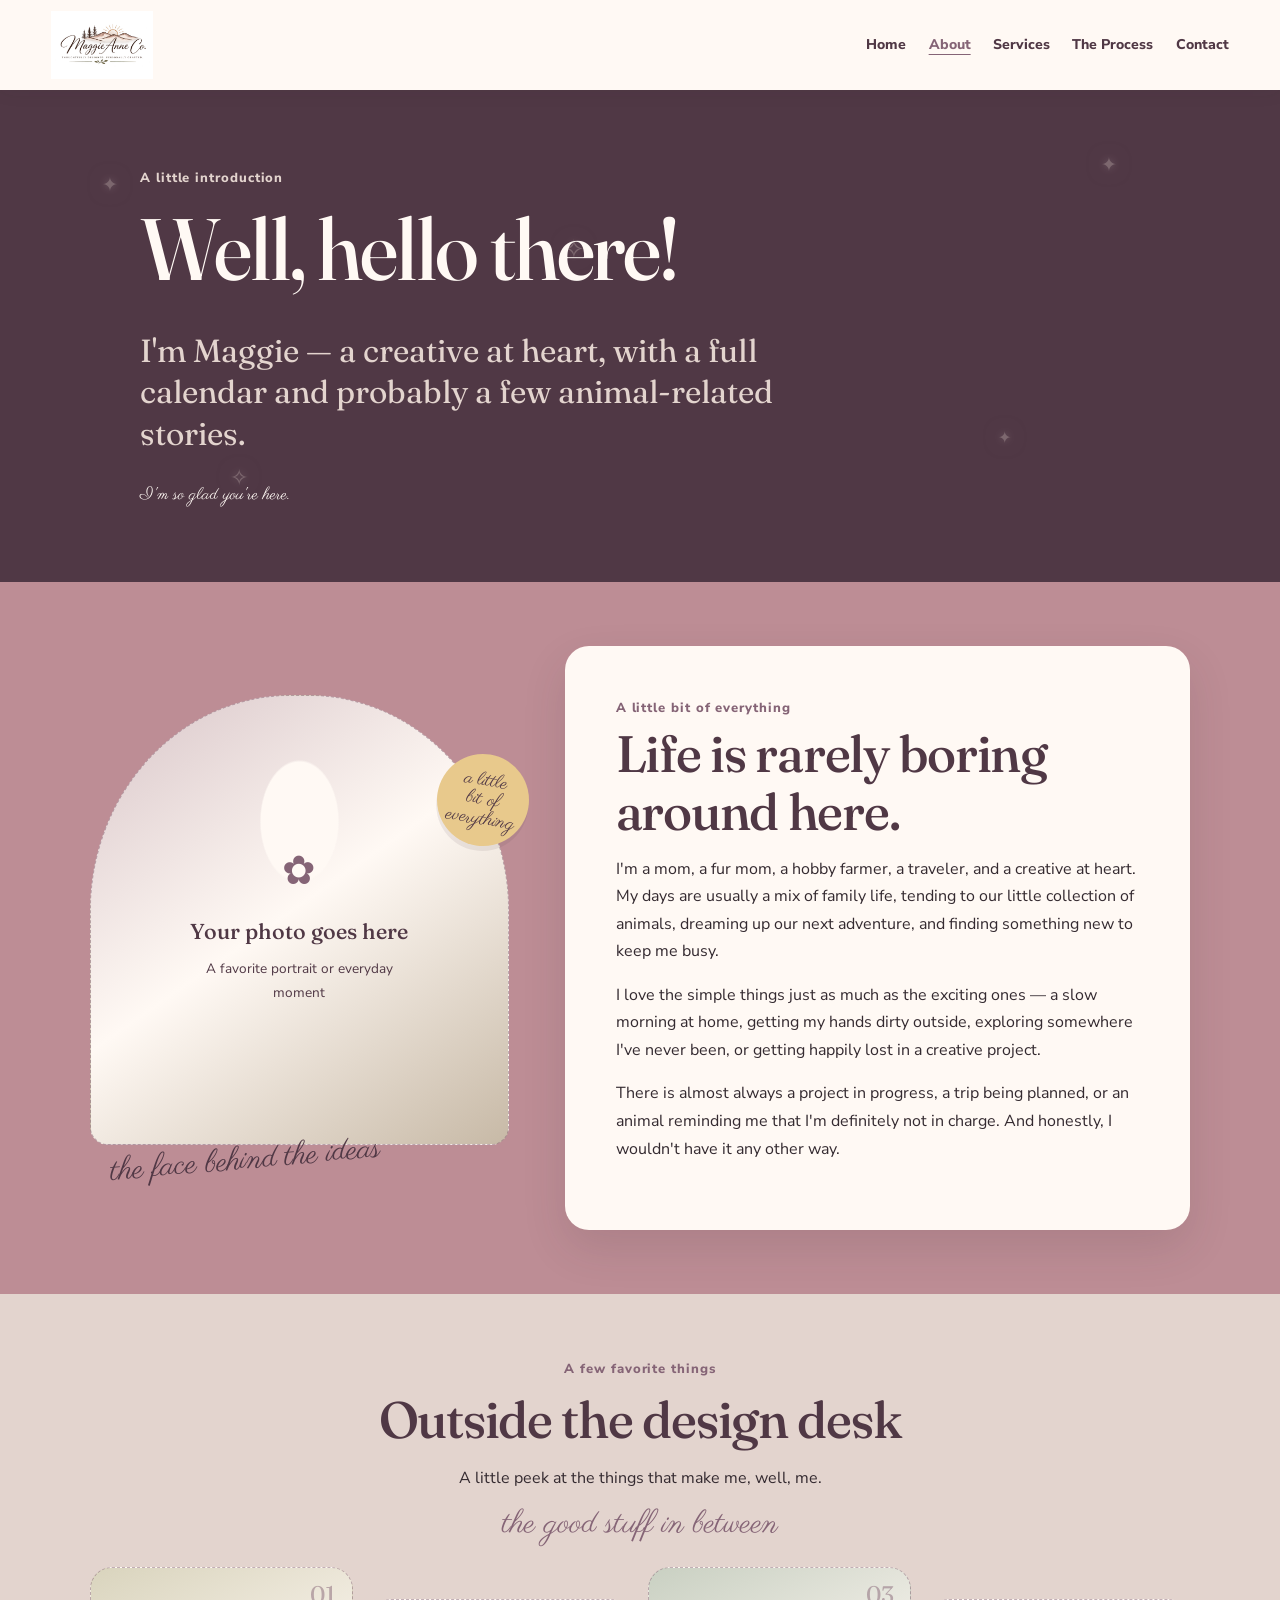
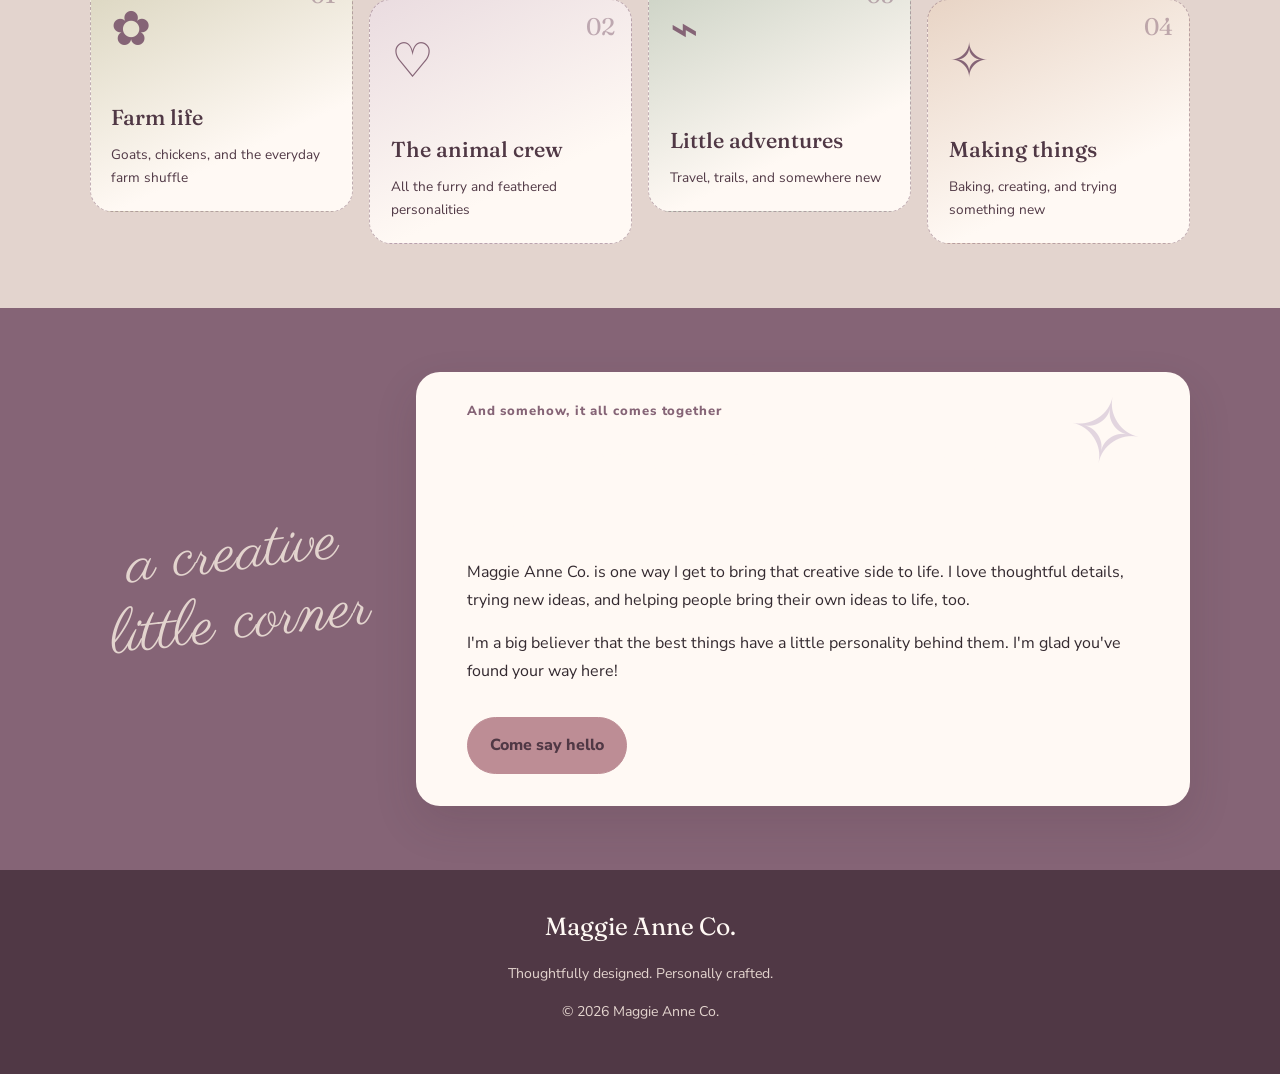
==== commit b979c50b: "Use Caveat script accents throughout About page" ====
--- a/about.html
+++ b/about.html
@@ -1,7 +1,7 @@
 <!doctype html>
 <html lang="en">
 <head><meta charset="utf-8"><meta name="viewport" content="width=device-width, initial-scale=1"><meta name="description" content="A little about Maggie, the person behind Maggie Anne Co."><title>About | Maggie Anne Co.</title><link rel="stylesheet" href="style.css"><script src="script.js" defer></script></head>
-<body>
+<body class="about-page">
 <header class="site-header"><a class="brand" href="index.html" aria-label="Maggie Anne Co. home"><img src="assets/brand/Untitled%20design%20-%201.png" alt="Maggie Anne Co."></a><nav class="nav" aria-label="Main navigation"><a href="index.html">Home</a><a href="about.html" aria-current="page">About</a><a href="services.html">Services</a><a href="process.html">The Process</a><a href="contact.html">Contact</a></nav></header>
 <main>
 <section class="hero about-hero"><div class="sparkle-field" aria-hidden="true"><span class="sparkle s1">✦</span><span class="sparkle s2">✧</span><span class="sparkle s3">✦</span><span class="sparkle s4">✧</span><span class="sparkle s5">✦</span></div><div class="hero-inner"><p class="eyebrow">A little introduction</p><h1>Well, hello there!</h1><p class="hero-lede">I'm Maggie — a creative at heart, with a full calendar and probably a few animal-related stories.</p><p class="script-accent hero-script">I'm so glad you're here.</p></div></section>
--- a/style.css
+++ b/style.css
@@ -70,3 +70,22 @@
 .hero h1 .script-accent{display:block;color:var(--cream);font-size:clamp(2.8rem,5.2vw,4.6rem);line-height:1.05;margin-top:.08em}
 .section .script-accent{font-weight:400}
 @media(max-width:560px){.hero h1 .script-accent{font-size:clamp(2.35rem,11vw,3.35rem)}}
+
+
+/* Latest review refinements */
+.intro-script-panel{padding:1.5rem;overflow:visible}
+.intro-script-panel .script-accent{display:block;width:100%;max-width:100%;font-size:clamp(2.15rem,3.2vw,2.85rem);line-height:1.18;text-align:center;white-space:normal}
+.process-icon svg{display:block;width:2.15rem;height:2.15rem;fill:none;stroke:currentColor;stroke-width:1.8;stroke-linecap:round;stroke-linejoin:round}
+.process-icon{background:var(--cream);color:var(--mauve);border:1px solid #85647635}
+.panel .eyebrow{margin-bottom:.35rem}
+.panel .eyebrow+h2{margin-top:.08rem;margin-bottom:.65rem}
+.about-ending .panel-feature .eyebrow{margin-bottom:.35rem}
+.about-ending .panel-feature h2{margin:.08rem 0 .65rem}
+.process-card .eyebrow{margin-bottom:.28rem}
+.process-card .eyebrow+h3{margin-top:.04rem}
+.communication-section .panel .eyebrow+h2{margin-top:.08rem}
+@media(max-width:560px){
+ .intro-script-panel{min-height:190px;padding:1.25rem}
+ .intro-script-panel .script-accent{font-size:clamp(2.1rem,9vw,2.65rem)}
+ .process-icon svg{width:2rem;height:2rem}
+}
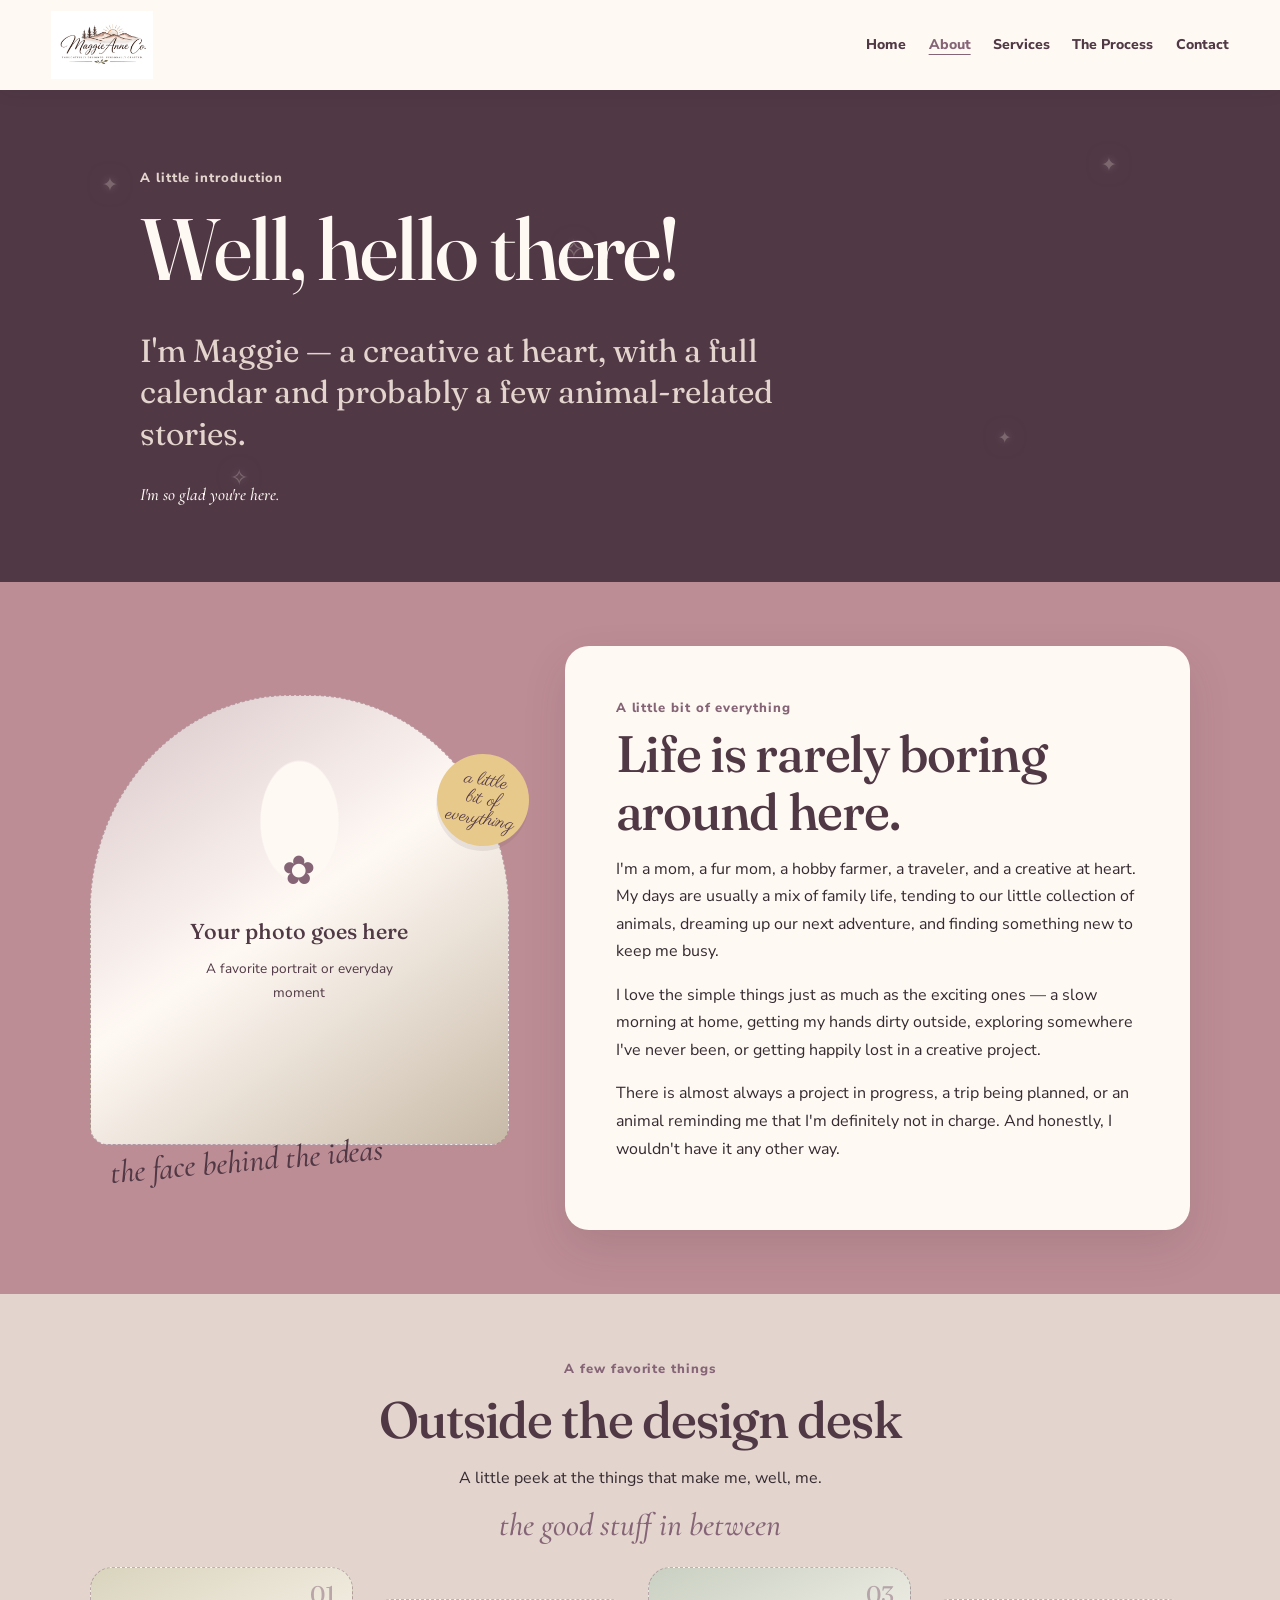
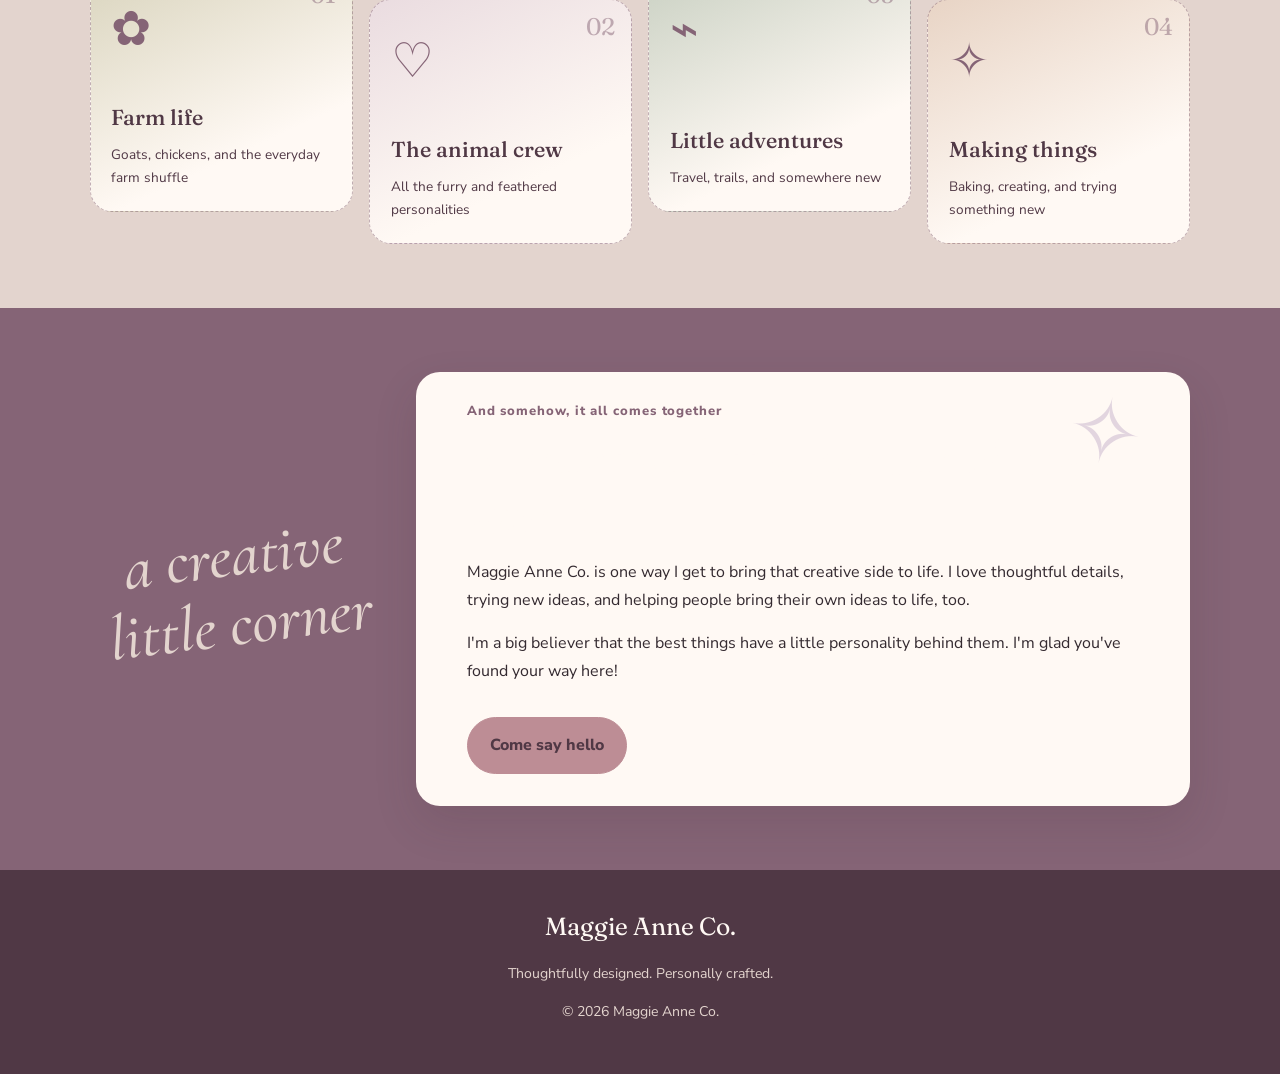
==== commit 9f122267: "Set About page accent phrases in lowercase Parisienne" ====
--- a/about.html
+++ b/about.html
@@ -9,13 +9,13 @@
 <div class="about-photo-composition"><div class="photo-placeholder photo-main"><span class="placeholder-icon">✿</span><strong>Your photo goes here</strong><small>A favorite portrait or everyday moment</small></div><span class="photo-caption script-accent">the face behind the ideas</span><span class="photo-sticker">a little<br>bit of<br>everything</span></div>
 <div class="panel about-story"><p class="eyebrow">A little bit of everything</p><h2>Life is rarely boring around here.</h2><p>I'm a mom, a fur mom, a hobby farmer, a traveler, and a creative at heart. My days are usually a mix of family life, tending to our little collection of animals, dreaming up our next adventure, and finding something new to keep me busy.</p><p>I love the simple things just as much as the exciting ones — a slow morning at home, getting my hands dirty outside, exploring somewhere I've never been, or getting happily lost in a creative project.</p><p>There is almost always a project in progress, a trip being planned, or an animal reminding me that I'm definitely not in charge. And honestly, I wouldn't have it any other way.</p></div>
 </div></section>
-<section class="section cream"><div class="section-inner"><div class="section-heading"><p class="eyebrow">A few favorite things</p><h2>Outside the design desk</h2><p>A little peek at the things that make me, well, me.</p><span class="script-accent section-script">the good stuff in between</span></div>
+<section class="section cream"><div class="section-inner"><div class="section-heading"><p class="eyebrow">A few favorite things</p><h2>Outside the design desk</h2><p>A little peek at the things that make me, well, me.</p><span class="script-accent parisienne-accent section-script">the good stuff in between</span></div>
 <div class="photo-grid editorial-photo-grid">
 <div class="photo-placeholder farm-photo"><span class="placeholder-icon">✿</span><strong>Farm life</strong><small>Goats, chickens, and the everyday farm shuffle</small><span class="photo-index">01</span></div>
 <div class="photo-placeholder animal-photo"><span class="placeholder-icon">♡</span><strong>The animal crew</strong><small>All the furry and feathered personalities</small><span class="photo-index">02</span></div>
 <div class="photo-placeholder travel-photo"><span class="placeholder-icon">⌁</span><strong>Little adventures</strong><small>Travel, trails, and somewhere new</small><span class="photo-index">03</span></div>
 <div class="photo-placeholder making-photo"><span class="placeholder-icon">✧</span><strong>Making things</strong><small>Baking, creating, and trying something new</small><span class="photo-index">04</span></div>
 </div></div></section>
-<section class="section mauve"><div class="section-inner about-ending"><div class="about-ending-mark script-accent">a creative little corner</div><div class="panel panel-feature"><p class="eyebrow">And somehow, it all comes together</p><h2>A creative little corner of my world.</h2><p>Maggie Anne Co. is one way I get to bring that creative side to life. I love thoughtful details, trying new ideas, and helping people bring their own ideas to life, too.</p><p>I'm a big believer that the best things have a little personality behind them. I'm glad you've found your way here!</p><a class="btn" href="contact.html">Come say hello</a></div></div></section>
+<section class="section mauve"><div class="section-inner about-ending"><div class="about-ending-mark script-accent parisienne-accent">a creative little corner</div><div class="panel panel-feature"><p class="eyebrow">And somehow, it all comes together</p><h2>A creative little corner of my world.</h2><p>Maggie Anne Co. is one way I get to bring that creative side to life. I love thoughtful details, trying new ideas, and helping people bring their own ideas to life, too.</p><p>I'm a big believer that the best things have a little personality behind them. I'm glad you've found your way here!</p><a class="btn" href="contact.html">Come say hello</a></div></div></section>
 </main><footer class="site-footer"><div class="footer-mark">Maggie Anne Co.</div><p>Thoughtfully designed. Personally crafted.</p><p>© <span id="year"></span> Maggie Anne Co.</p></footer>
 </body></html>
--- a/style.css
+++ b/style.css
@@ -1,4 +1,4 @@
-@import url('https://fonts.googleapis.com/css2?family=Fraunces:opsz,wght@9..144,400;9..144,500;9..144,600&family=Nunito+Sans:wght@400;500;600;700;800&family=Parisienne&display=swap');
+@import url('https://fonts.googleapis.com/css2?family=Cormorant+Garamond:ital,wght@1,400;1,500;1,600&family=Fraunces:opsz,wght@9..144,400;9..144,500;9..144,600&family=Nunito+Sans:wght@400;500;600;700;800&family=Parisienne&display=swap');
 :root{--plum:#503845;--rose:#BD8D95;--cream:#E3D4CE;--mauve:#856476;--paper:#FFF9F4;--ink:#342A30;--sage:#85816A;--butter:#E8C98C;--lilac:#D9C9D9}
 *{box-sizing:border-box}html{scroll-behavior:smooth}body{margin:0;background:var(--paper);color:var(--ink);font:16px/1.72 'Nunito Sans',Arial,sans-serif}a{color:inherit}img{max-width:100%;height:auto}
 .site-header{display:flex;align-items:center;justify-content:space-between;gap:1.5rem;padding:.7rem clamp(1rem,4vw,4rem);background:var(--paper);position:sticky;top:0;z-index:10;box-shadow:0 2px 18px #342a3010}.brand{display:block;flex:0 1 auto;min-width:0}.brand img{display:block;width:min(205px,34vw);max-height:68px;object-fit:contain;object-position:left center}.nav{display:flex;gap:clamp(.65rem,1.8vw,1.4rem);align-items:center;flex-wrap:wrap}.nav a{text-decoration:none;font-size:.88rem;font-weight:800;color:var(--plum);white-space:nowrap}.nav a:hover,.nav a[aria-current=page]{color:var(--mauve);text-decoration:underline;text-underline-offset:5px}
@@ -9,7 +9,7 @@
 .site-footer{background:var(--plum);color:var(--cream);padding:2.2rem 1.3rem;text-align:center;font-size:.88rem}.footer-mark{font-family:'Fraunces',Georgia,serif;font-size:1.55rem;color:var(--paper)}.small-note{font-size:.9rem;color:#5A4A52;margin-top:1.5rem}
 .sparkle-field{position:absolute;inset:0;pointer-events:none;overflow:hidden;z-index:0}.sparkle{position:absolute;display:block;color:var(--cream);text-shadow:0 0 7px #fff8,0 0 18px #BD8D95aa;opacity:.3;animation:twinkle 4.2s ease-in-out infinite}.sparkle.s1{top:16%;left:8%;font-size:1.2rem;animation-delay:.2s}.sparkle.s2{top:28%;left:44%;font-size:1.6rem;animation-delay:1.1s}.sparkle.s3{top:68%;left:78%;font-size:1rem;animation-delay:1.8s}.sparkle.s4{top:75%;left:18%;font-size:1.4rem;animation-delay:.7s}.sparkle.s5{top:12%;left:86%;font-size:1.2rem;animation-delay:2.2s}.sparkle.s6{top:52%;left:58%;font-size:.9rem;animation-delay:1.4s}.sparkle.s7{top:86%;left:91%;font-size:.9rem;animation-delay:2.7s}@keyframes twinkle{0%,100%{opacity:.12;transform:scale(.75) rotate(0)}45%{opacity:.8;transform:scale(1.2) rotate(22deg);filter:brightness(1.35)}65%{opacity:.35;transform:scale(.92) rotate(40deg)}}
 .home-hero{min-height:490px;display:flex;align-items:center}.home-hero .hero-inner{max-width:850px;margin-left:max(0px,calc((100vw - 1120px)/2))}.hero-side-note{position:absolute;right:8%;bottom:12%;width:190px;height:190px;border:1px solid #e3d4ce70;border-radius:50%;display:flex;align-items:center;justify-content:center;flex-direction:column;transform:rotate(9deg);color:var(--cream);font:500 2rem 'Parisienne',cursive}.hero-side-note b{font:1.8rem 'Nunito Sans';margin-top:.2rem}.home-feature-layout{display:grid;grid-template-columns:.85fr 1.15fr;gap:clamp(2rem,6vw,5rem);align-items:center}.home-section-copy{max-width:460px}.home-section-copy h2 em{font-weight:500}.mini-showcase{min-height:330px;position:relative;display:grid;grid-template-columns:1fr 1fr;gap:1rem;align-items:center;padding:1rem 0 2rem}.showcase-card{min-height:235px;padding:1.4rem;border-radius:20px;background:var(--paper);color:var(--plum);text-decoration:none;box-shadow:0 15px 35px #50384520;display:flex;flex-direction:column;justify-content:flex-end;position:relative;overflow:hidden;transition:transform .25s}.showcase-card:hover{transform:translateY(-7px) rotate(-1deg)}.showcase-web{transform:rotate(-3deg);background:linear-gradient(150deg,#fff9f4 0 55%,#e3d4ce 55%)}.showcase-design{transform:translateY(25px) rotate(3deg);background:linear-gradient(145deg,#fdf5ef 0 55%,#d9c9d9 55%)}.showcase-number{position:absolute;top:1rem;left:1.2rem;font:2rem 'Fraunces',serif;color:var(--mauve)}.showcase-symbol{font-size:4.2rem;line-height:1;color:var(--rose);margin-bottom:auto;padding-top:2.1rem}.showcase-card strong{font:500 1.65rem 'Fraunces',serif}.showcase-card small{font-size:.85rem}.showcase-note{position:absolute;bottom:0;left:26%;background:var(--butter);color:var(--plum);border-radius:50%;width:140px;height:78px;display:grid;place-items:center;text-align:center;font-size:1.55rem;transform:rotate(-8deg);box-shadow:0 5px 0 #50384515}
-.intro-feature{display:grid;grid-template-columns:.85fr 1.15fr;gap:clamp(2rem,6vw,5rem);align-items:center}.intro-script-panel{min-height:260px;border-radius:48% 52% 45% 55%;background:#eadce0;display:flex;align-items:center;justify-content:center;position:relative;transform:rotate(-3deg);box-shadow:inset 0 0 0 1px #85647625}.intro-script-panel .script-accent{font-size:clamp(3rem,5vw,4.5rem);color:var(--plum)}.intro-doodle{position:absolute;right:15%;top:18%;font-size:2.4rem;color:var(--mauve)}.intro-copy{max-width:610px}.intro-copy h2{margin-bottom:.8rem}
+.intro-feature{display:grid;grid-template-columns:.85fr 1.15fr;gap:clamp(2rem,6vw,5rem);align-items:center}.intro-script-panel{min-height:260px;display:flex;align-items:center;justify-content:center;position:relative;overflow:visible;transform:rotate(-2deg)}.name-tag-sticker{width:min(100%,440px);aspect-ratio:1.62;position:relative;display:flex;flex-direction:column;overflow:hidden;border:8px solid #fffdf8;border-radius:34px;background:#fff8ed;box-shadow:0 16px 28px #50384525,0 3px 0 #d8c6c2;transform:rotate(-1deg)}.name-tag-top{height:36%;display:flex;align-items:center;justify-content:center;background:linear-gradient(120deg,#70465d,#8b5369);color:#fff8ed;font:400 clamp(2rem,4vw,2.8rem)/1 'Parisienne',cursive;letter-spacing:.01em}.name-tag-main{flex:1;display:flex;align-items:center;justify-content:center;color:#503044;font:600 clamp(3.2rem,6.2vw,5rem)/.95 'Fraunces',Georgia,serif;letter-spacing:-.055em;padding:.1em .1em 0}.name-tag-main span{font-size:.68em;margin-left:.02em;color:#a75f75}.name-tag-underline{position:absolute;left:16%;right:8%;bottom:15%;height:12%;display:flex;align-items:center;color:#c47788}.name-tag-underline span{height:5px;flex:1;border-radius:50%;background:#c47788;transform:rotate(-3deg)}.name-tag-underline b{font:400 clamp(1.5rem,3vw,2.3rem)/1 'Nunito Sans',sans-serif;margin-left:-.1rem;transform:rotate(10deg)}.name-tag-bottom{height:15%;background:linear-gradient(90deg,#c88d9b,#d8a3ac);margin-top:auto}.intro-copy{max-width:610px}.intro-copy h2{margin-bottom:.8rem}
 .home-process .home-feature-layout{grid-template-columns:1fr 1fr}.light-copy h2,.light-copy p{color:var(--paper)}.light-copy .eyebrow{color:var(--cream)}.light-copy .script-accent{color:var(--cream)}.light-copy .text-link{color:var(--paper);border-color:var(--cream)}.process-preview{display:grid;grid-template-columns:1fr 1fr;gap:.8rem;position:relative;padding:1.2rem}.preview-step{background:var(--paper);color:var(--plum);padding:1.1rem;border-radius:18px;min-height:110px;display:flex;flex-direction:column;justify-content:space-between;box-shadow:0 10px 25px #342a3025}.preview-step b{font:2rem 'Fraunces',serif;color:var(--rose)}.preview-step span{font-weight:800}.preview-step:nth-child(2){transform:translateY(1.1rem)}.preview-step:nth-child(4){transform:translateY(1.1rem)}.preview-spark{position:absolute;left:calc(50% - 18px);top:calc(50% - 18px);background:var(--butter);color:var(--plum);width:36px;height:36px;border-radius:50%;display:grid;place-items:center;font-size:1.5rem}.closing-script{font-size:2.7rem;margin:.2rem 0}.final-invitation{background:var(--paper)}
 .about-intro{display:grid;grid-template-columns:.82fr 1.18fr;gap:2.5rem;align-items:center}.about-photo-composition{position:relative;padding:0 1rem 2.2rem 0}.photo-placeholder{min-height:230px;border:1.5px dashed #85647680;border-radius:22px;background:linear-gradient(145deg,#fff9f4 0%,#eadce0 52%,#e3d4ce 100%);display:flex;flex-direction:column;align-items:center;justify-content:center;text-align:center;padding:1.5rem;color:var(--plum);gap:.45rem;position:relative;overflow:hidden}.photo-placeholder strong{font-family:'Fraunces',Georgia,serif;font-size:1.35rem;font-weight:500}.photo-placeholder small{font-size:.85rem;max-width:230px}.photo-main{min-height:450px;border-radius:48% 48% 18px 18px;background:radial-gradient(ellipse at 50% 28%,#fff9f4 0 13%,transparent 13.5%),linear-gradient(145deg,#d8c5c8,#fff9f4 48%,#c7b9a6)}.placeholder-icon{font-size:2.5rem;color:var(--mauve)}.photo-caption{position:absolute;bottom:.1rem;left:1.3rem;font-size:2rem;color:var(--plum);transform:rotate(-5deg)}.photo-sticker{position:absolute;right:-.3rem;top:12%;width:92px;height:92px;border-radius:50%;background:var(--butter);color:var(--plum);display:grid;place-content:center;text-align:center;font:500 1.2rem/1 'Parisienne',cursive;transform:rotate(9deg);box-shadow:0 5px 0 #50384518}.about-story{max-width:none}.section-heading{max-width:720px;margin:0 auto 1.5rem;text-align:center}.section-script{display:block;font-size:2rem;margin-top:.2rem}.photo-grid{display:grid;grid-template-columns:repeat(4,1fr);gap:1rem;align-items:start}.photo-grid .photo-placeholder{min-height:245px;justify-content:flex-end;text-align:left;align-items:flex-start;padding:1.3rem}.photo-grid .photo-placeholder:nth-child(even){margin-top:2rem}.photo-grid .photo-placeholder:nth-child(odd){margin-bottom:1rem}.photo-grid .placeholder-icon{font-size:3rem;margin-bottom:auto}.photo-index{position:absolute;right:1rem;top:.8rem;font:1.5rem 'Fraunces',serif;color:#85647680}.farm-photo{background:linear-gradient(155deg,#d9d4bd,#fff9f4 70%)}.animal-photo{background:linear-gradient(155deg,#eadce0,#fff9f4 70%)}.travel-photo{background:linear-gradient(155deg,#c9d0c2,#fff9f4 70%)}.making-photo{background:linear-gradient(155deg,#e8d4c5,#fff9f4 70%)}.about-ending{display:grid;grid-template-columns:.55fr 1.45fr;gap:2rem;align-items:center}.about-ending-mark{font-size:clamp(2.8rem,5vw,4.5rem);color:var(--cream);text-align:center;transform:rotate(-7deg)}
 .service-heading{display:grid;grid-template-columns:auto 1fr;gap:1.5rem;align-items:start;margin-bottom:1.8rem}.service-heading>div{max-width:800px}.section-number{font-family:'Fraunces',Georgia,serif;font-size:clamp(3rem,7vw,5.5rem);line-height:.95;color:var(--plum);background:var(--cream);border-radius:50% 46% 52% 44%;width:clamp(4.5rem,9vw,7rem);height:clamp(4.5rem,9vw,7rem);display:grid;place-items:center;transform:rotate(-7deg)}.service-heading-light .section-number{background:var(--cream);color:var(--plum)}.service-feature-grid{display:grid;grid-template-columns:repeat(3,1fr);gap:1rem}.service-card,.detail-card{background:var(--paper);border-radius:22px;padding:1.5rem;box-shadow:0 12px 30px #342a3015;position:relative;overflow:hidden}.service-card:nth-child(2){transform:translateY(1rem)}.service-card h3,.detail-card h3{color:var(--plum)}.card-doodle{font-size:2.5rem;color:var(--rose);display:block;margin-bottom:.3rem}.card-kicker{display:block;text-transform:uppercase;letter-spacing:.1em;font-size:.68rem;font-weight:800;color:var(--mauve);margin:.3rem 0}.founding-offer{margin:3rem 0 2rem;background:var(--plum);color:var(--paper);border-radius:28px;padding:clamp(1.5rem,4vw,3rem);display:grid;grid-template-columns:145px 1fr;gap:2rem;align-items:center;position:relative;overflow:hidden;box-shadow:0 18px 38px #50384530}.founding-offer:after{content:'✦';position:absolute;right:2rem;top:-1.3rem;font-size:9rem;color:#ffffff12;transform:rotate(12deg)}.founding-offer h2{color:var(--paper);margin:.1rem 0}.founding-offer .eyebrow{color:var(--cream)}.offer-stamp{width:130px;height:130px;border-radius:50%;background:var(--butter);color:var(--plum);display:grid;place-content:center;text-align:center;font-family:'Fraunces',Georgia,serif;font-size:1.15rem;line-height:1.05;transform:rotate(-9deg);box-shadow:0 5px 0 #bd8d95}.offer-price{font-family:'Fraunces',Georgia,serif;font-size:3rem;line-height:1;margin:.3rem 0;color:var(--cream)}.offer-footnote{font-size:.88rem;color:var(--cream);font-style:italic}.details-grid{display:grid;grid-template-columns:repeat(2,1fr);gap:1rem}.detail-card{border:1px solid #85647630}.detail-card .eyebrow{color:var(--mauve)}.service-heading-light .eyebrow{color:var(--cream)}.service-script{display:block;color:var(--cream);font-size:2.4rem;margin-top:.4rem}.creative-grid{display:grid;grid-template-columns:repeat(3,1fr);gap:1rem;margin-top:1.5rem}.creative-card{background:var(--paper);color:var(--ink);border-radius:22px;padding:1.35rem;min-height:175px;box-shadow:0 12px 30px #342a3020;transition:transform .2s ease;position:relative;overflow:hidden}.creative-card:after{content:'✧';position:absolute;right:1rem;bottom:-.9rem;font-size:4rem;color:#d9c9d955}.creative-card:hover{transform:translateY(-5px)}.creative-card>span{font-size:1.8rem;color:var(--rose)}.creative-card h3{color:var(--plum);font-size:1.25rem}.service-note{margin-top:1.5rem;color:var(--paper);font-weight:700}
@@ -74,7 +74,7 @@
 
 /* Latest review refinements */
 .intro-script-panel{padding:1.5rem;overflow:visible}
-.intro-script-panel .script-accent{display:block;width:100%;max-width:100%;font-size:clamp(2.15rem,3.2vw,2.85rem);line-height:1.18;text-align:center;white-space:normal}
+.name-tag-top{font-size:clamp(2rem,8vw,2.8rem)}.name-tag-main{font-size:clamp(3.2rem,11vw,5rem)}
 .process-icon svg{display:block;width:2.15rem;height:2.15rem;fill:none;stroke:currentColor;stroke-width:1.8;stroke-linecap:round;stroke-linejoin:round}
 .process-icon{background:var(--cream);color:var(--mauve);border:1px solid #85647635}
 .panel .eyebrow{margin-bottom:.35rem}
@@ -86,6 +86,13 @@
 .communication-section .panel .eyebrow+h2{margin-top:.08rem}
 @media(max-width:560px){
  .intro-script-panel{min-height:190px;padding:1.25rem}
- .intro-script-panel .script-accent{font-size:clamp(2.1rem,9vw,2.65rem)}
+ .name-tag-sticker{width:min(100%,380px);border-width:7px;border-radius:27px}.name-tag-main{font-size:clamp(3rem,13vw,4.2rem)}
  .process-icon svg{width:2rem;height:2rem}
 }
+
+
+/* Selective Caveat accents and Services hero alignment */
+.cormorant-accent{font-family:'Cormorant Garamond',Georgia,serif;font-style:italic;font-weight:500}
+.cormorant-heading{font-family:'Cormorant Garamond',Georgia,serif;font-style:italic;font-weight:500;font-size:clamp(2.4rem,4.4vw,3.6rem);line-height:1.08;letter-spacing:0}
+.about-page .script-accent{font-family:'Cormorant Garamond',Georgia,serif;font-style:italic;font-weight:500}.about-page .photo-sticker{font-family:'Parisienne',cursive;font-style:normal;font-weight:400}
+.services-hero h1 .script-accent{display:inline;font-size:.82em;line-height:1;margin:0;vertical-align:baseline;white-space:normal}
